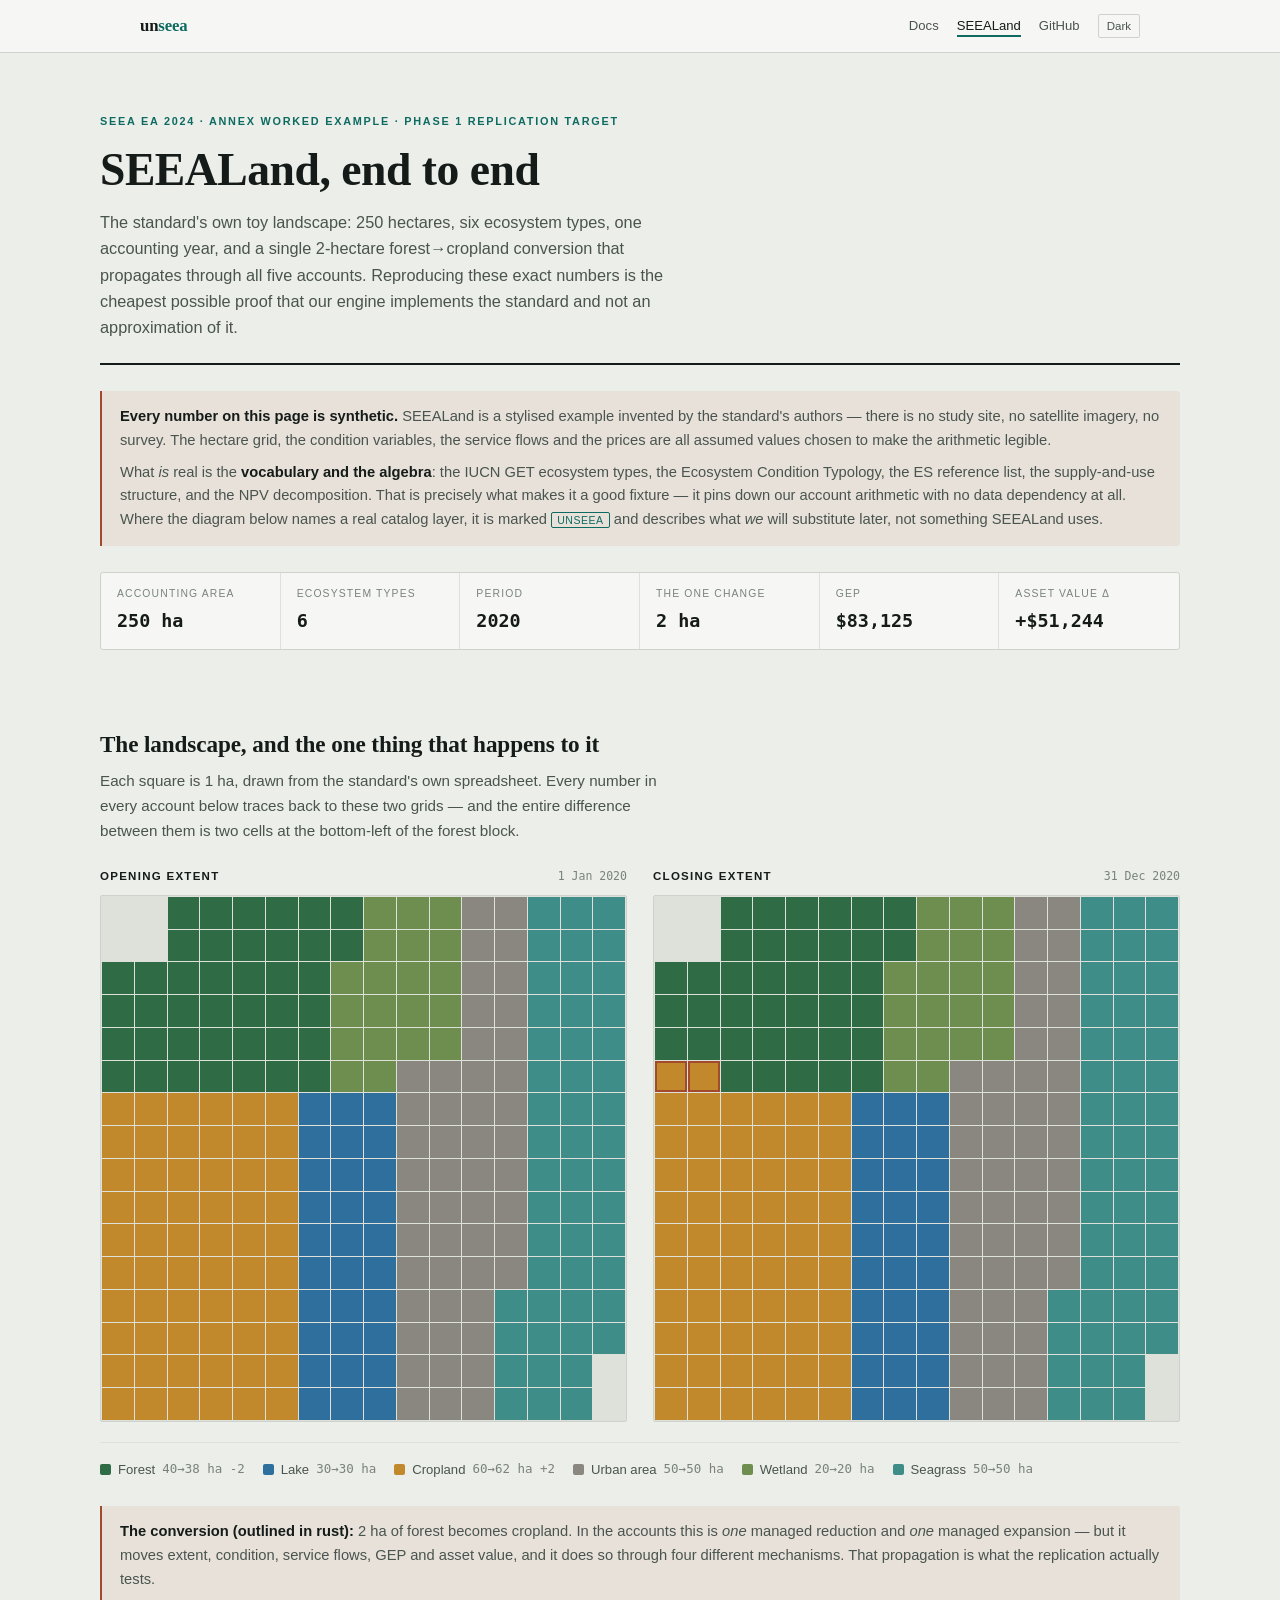
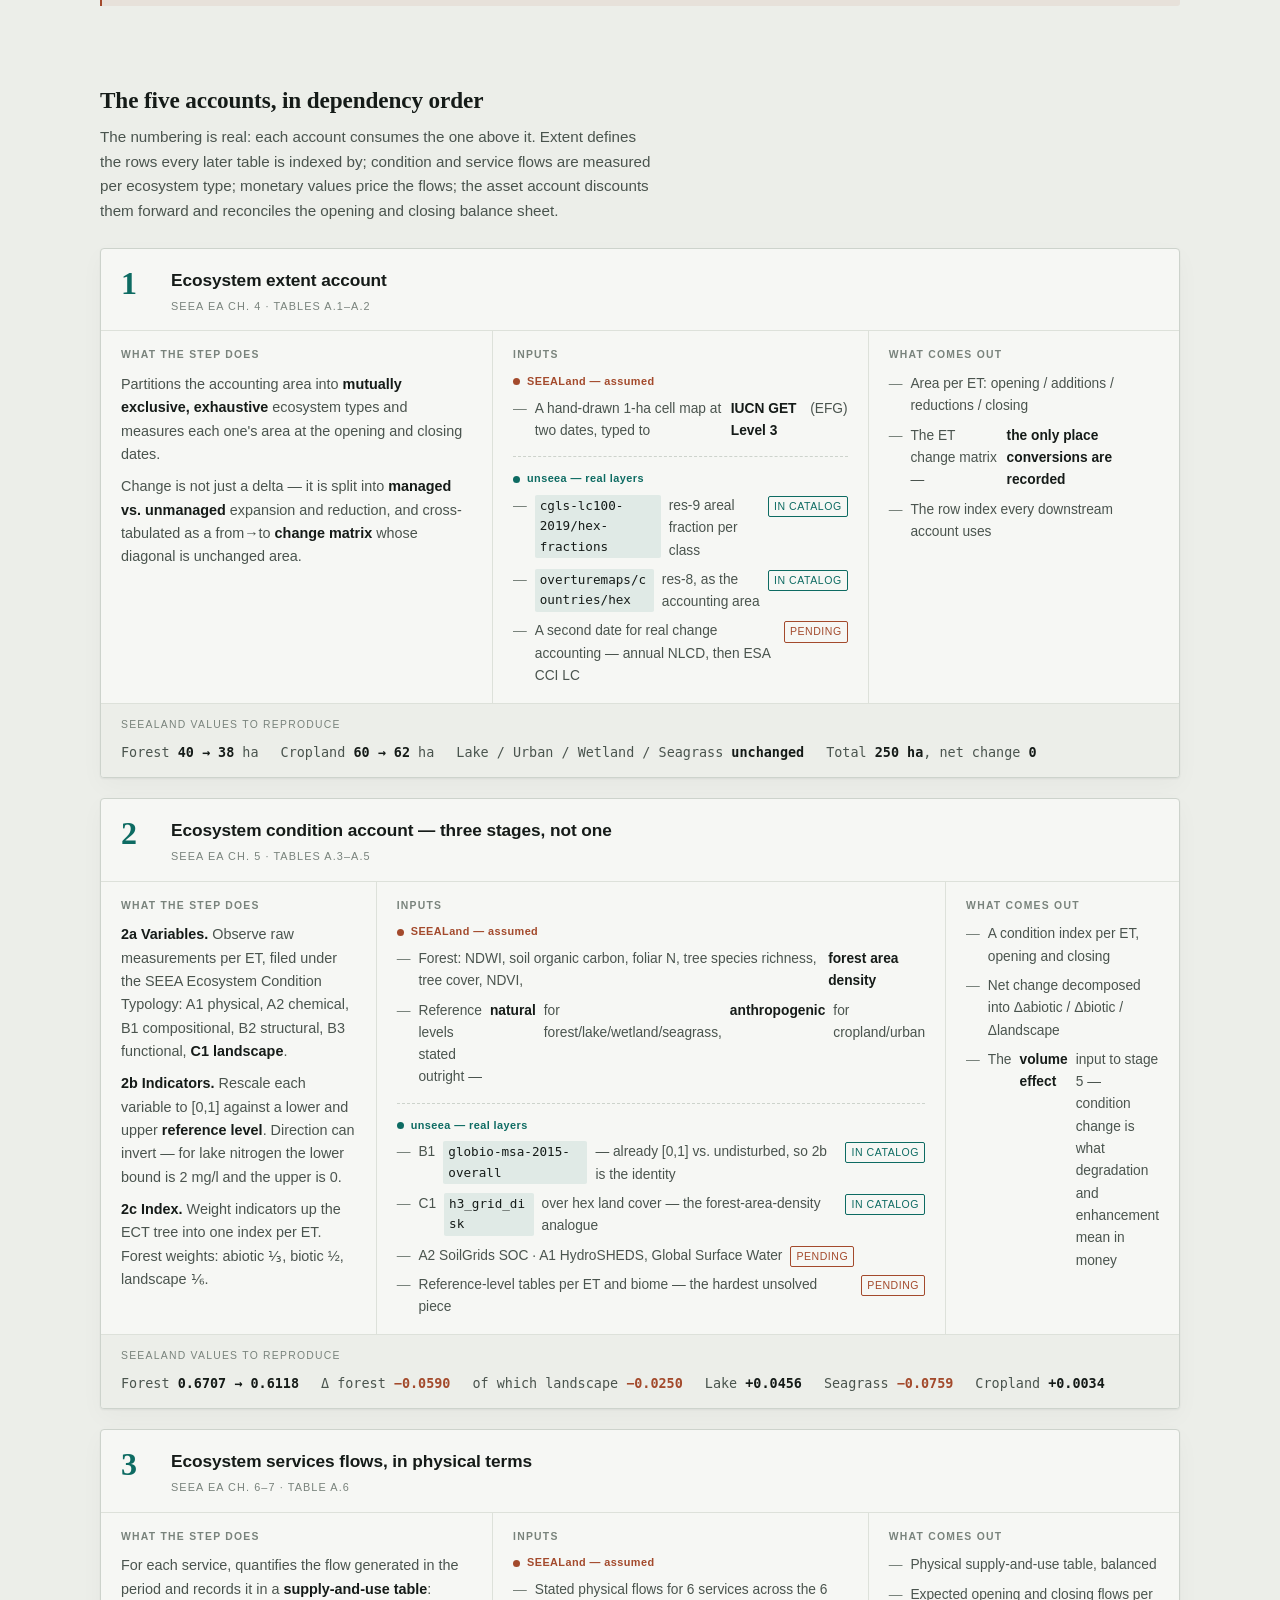
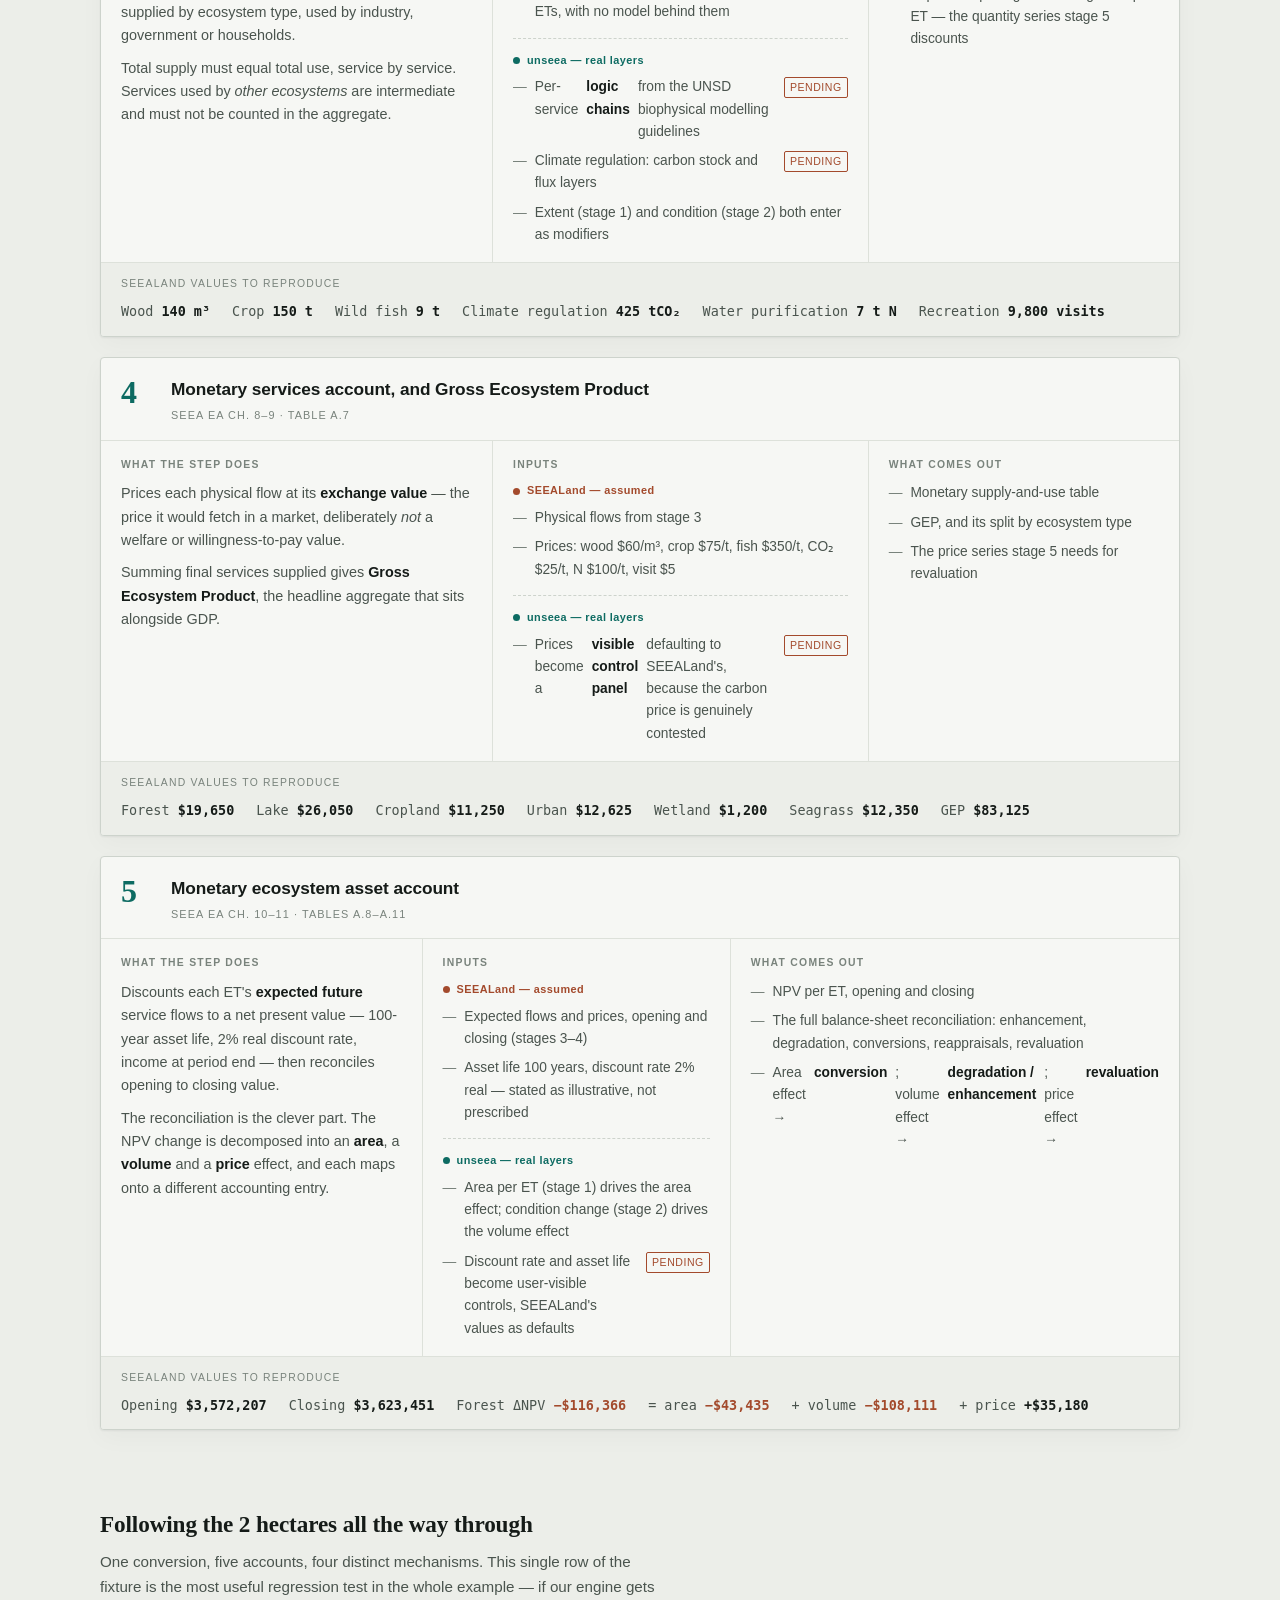
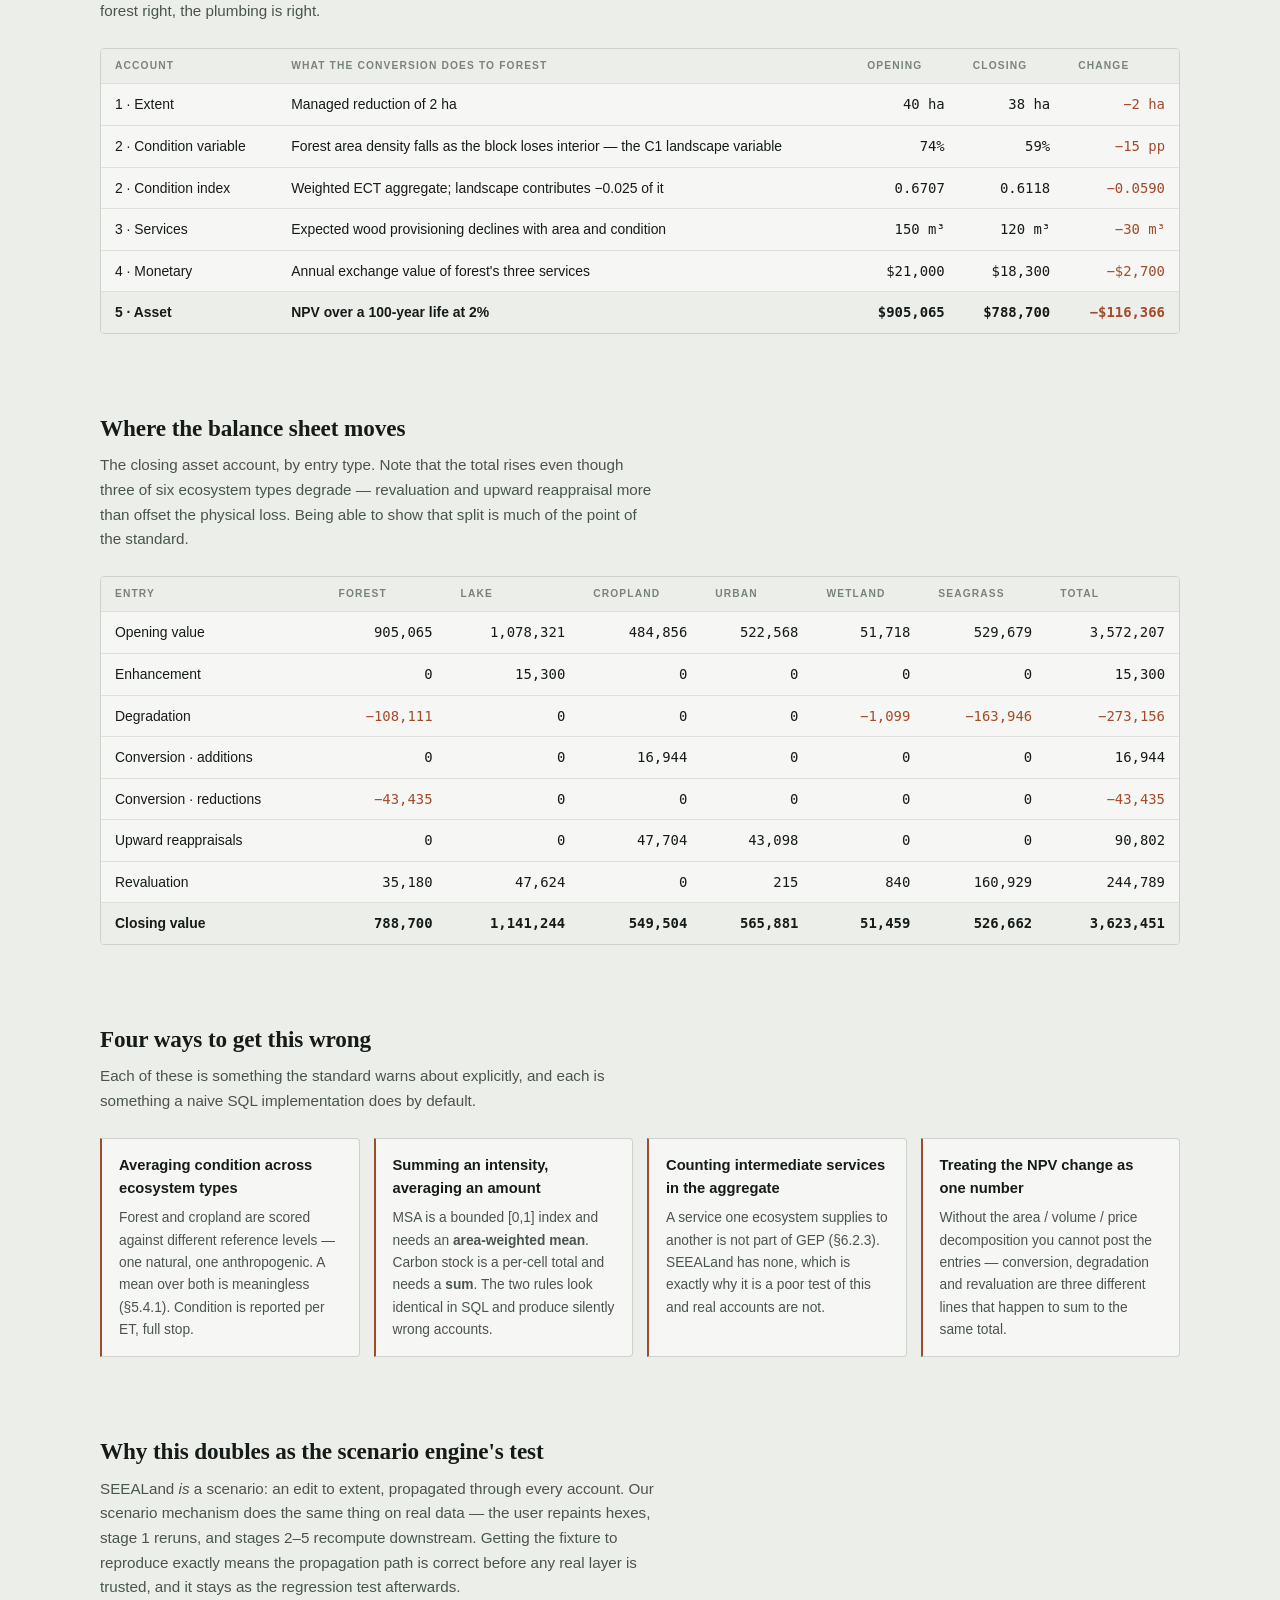
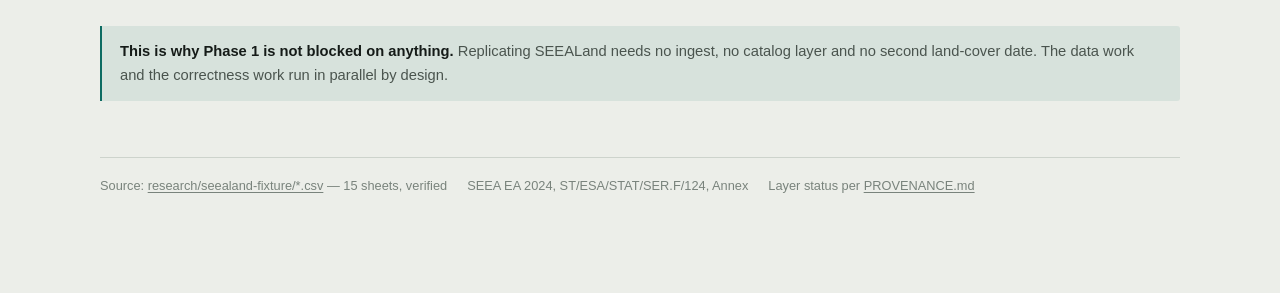
==== docs/seealand.html @ e979e094 "Add a GitHub Pages docs site, opening with the SEEALand walkthrough Sets up `docs/` for Pages with a" ====
<!doctype html>
<html lang="en">
<head>
<meta charset="utf-8">
<meta name="viewport" content="width=device-width, initial-scale=1">
<title>SEEALand, end to end — unseea</title>
<meta name="description" content="A step-by-step walkthrough of SEEALand, the SEEA EA standard's worked toy example: the five ecosystem accounts, what each consumes, and what it produces.">
<link rel="stylesheet" href="assets/unseea.css">
<script src="assets/theme.js"></script>
<style>
  /* page-specific: the ecosystem-type palette and the hectare grid */
  :root{
    --forest:#2f6b45; --lake:#2f6f9e; --crop:#c2892c;
    --urban:#8a8781; --wet:#6d8e4e; --sea:#3f8d89;
  }
  @media (prefers-color-scheme:dark){
    :root{--forest:#4e9166; --lake:#5292c2; --crop:#d9a545;
          --urban:#9d9a93; --wet:#8bab68; --sea:#54ada8}
  }
  :root[data-theme="light"]{--forest:#2f6b45; --lake:#2f6f9e; --crop:#c2892c;
          --urban:#8a8781; --wet:#6d8e4e; --sea:#3f8d89}
  :root[data-theme="dark"]{--forest:#4e9166; --lake:#5292c2; --crop:#d9a545;
          --urban:#9d9a93; --wet:#8bab68; --sea:#54ada8}

  .maps{display:grid; grid-template-columns:repeat(auto-fit,minmax(240px,1fr)); gap:26px; align-items:start}
  .mapbox{display:flex; flex-direction:column; gap:9px}
  .maphead{display:flex; justify-content:space-between; align-items:baseline; gap:10px}
  .maphead .t{font-size:.72rem; letter-spacing:.11em; text-transform:uppercase; font-weight:600}
  .maphead .d{font-size:.72rem; color:var(--ink-3); font-family:var(--mono)}
  .grid{display:grid; grid-template-columns:repeat(16,1fr); gap:1px; background:var(--rule-2);
    border:1px solid var(--rule); padding:1px; aspect-ratio:1; border-radius:2px}
  .cell{background:var(--panel)}
  .cell.e1{background:var(--forest)} .cell.e2{background:var(--lake)} .cell.e3{background:var(--crop)}
  .cell.e4{background:var(--urban)} .cell.e5{background:var(--wet)} .cell.e6{background:var(--sea)}
  .cell.v{background:transparent}
  .cell.chg{outline:2px solid var(--rust); outline-offset:-2px; position:relative; z-index:2}

  .legend{display:flex; flex-wrap:wrap; gap:4px 18px; margin-top:20px; padding-top:16px;
    border-top:1px solid var(--rule-2)}
  .lg{display:flex; align-items:center; gap:7px; font-size:.82rem; color:var(--ink-2)}
  .sw{width:11px; height:11px; border-radius:2px; flex:none}
  .lg .n{font-variant-numeric:tabular-nums; color:var(--ink-3); font-family:var(--mono); font-size:.78rem}

  /* the five-account spine */
  .stages{display:flex; flex-direction:column; gap:20px}
  .stage{background:var(--panel); border:1px solid var(--rule); border-radius:4px;
    box-shadow:var(--shadow); overflow:hidden}
  .st-head{display:flex; gap:16px; align-items:flex-start; padding:18px 20px 15px;
    border-bottom:1px solid var(--rule-2)}
  .num{font-family:var(--serif); font-size:2rem; line-height:.9; color:var(--accent);
    font-weight:600; flex:none; width:34px; padding-top:2px}
  .st-title{display:flex; flex-direction:column; gap:3px; min-width:0}
  .st-title h3{margin:0; font-size:1.08rem; font-weight:650; letter-spacing:-.005em}
  .st-title .ch{font-size:.68rem; letter-spacing:.1em; text-transform:uppercase; color:var(--ink-3)}

  .lanes{display:grid; grid-template-columns:1.2fr 1.15fr .95fr}
  .lane{padding:16px 20px; border-right:1px solid var(--rule-2)}
  .lane:last-child{border-right:0}
  @media (max-width:820px){
    .lanes{grid-template-columns:1fr}
    .lane{border-right:0; border-bottom:1px solid var(--rule-2)}
    .lane:last-child{border-bottom:0}
  }
  .lane h4{margin:0 0 9px; font-size:.65rem; letter-spacing:.12em; text-transform:uppercase;
    color:var(--ink-3); font-weight:600}
  .lane p{margin:0 0 9px; font-size:.9rem; color:var(--ink-2)}
  .lane p:last-child{margin-bottom:0}
  .lane strong{color:var(--ink); font-weight:600}
  .lane ul{margin:0; padding:0; list-style:none; display:flex; flex-direction:column; gap:7px}
  .lane li{font-size:.86rem; color:var(--ink-2); display:flex; gap:8px; align-items:baseline}
  .lane li::before{content:"—"; color:var(--ink-3); flex:none}

  /* the toy / real split inside the inputs lane */
  .src{display:flex; flex-direction:column; gap:7px}
  .src + .src{margin-top:14px; padding-top:13px; border-top:1px dashed var(--rule)}
  .src-h{font-size:.68rem; font-weight:650; letter-spacing:.04em; display:flex; gap:7px; align-items:center}
  .src-h .dot{width:7px; height:7px; border-radius:50%; flex:none}
  .src.toy .src-h{color:var(--rust)} .src.toy .dot{background:var(--rust)}
  .src.real .src-h{color:var(--accent)} .src.real .dot{background:var(--accent)}

  .st-nums{padding:13px 20px; background:var(--paper); border-top:1px solid var(--rule-2);
    display:flex; flex-wrap:wrap; gap:6px 22px; align-items:baseline}
  .st-nums .k{font-size:.65rem; letter-spacing:.12em; text-transform:uppercase; color:var(--ink-3);
    width:100%; margin-bottom:2px}
  .st-nums .v{font-size:.84rem; color:var(--ink-2); font-family:var(--mono); font-variant-numeric:tabular-nums}
  .st-nums .v b{color:var(--ink); font-weight:600}
  .st-nums .v.neg b{color:var(--rust)}
</style>
</head>
<body>

<header class="sitenav">
  <div class="wrap">
    <a class="brand" href="./">un<span>seea</span></a>
    <nav>
      <a href="./">Docs</a>
      <a href="seealand.html" aria-current="page">SEEALand</a>
      <a href="https://github.com/SchmidtDSE/unseea">GitHub</a>
      <button id="theme" type="button">Dark</button>
    </nav>
  </div>
</header>

<main class="wrap page">

  <div class="mast">
    <div class="eyebrow">SEEA EA 2024 · Annex worked example · Phase 1 replication target</div>
    <h1 class="serif">SEEALand, end to end</h1>
    <p class="dek">The standard's own toy landscape: 250 hectares, six ecosystem types, one accounting
    year, and a single 2-hectare forest→cropland conversion that propagates through all five accounts.
    Reproducing these exact numbers is the cheapest possible proof that our engine implements the
    standard and not an approximation of it.</p>
  </div>

  <div class="notice warn">
    <p><b>Every number on this page is synthetic.</b> SEEALand is a stylised example invented by the
    standard's authors — there is no study site, no satellite imagery, no survey. The hectare grid, the
    condition variables, the service flows and the prices are all assumed values chosen to make the
    arithmetic legible.</p>
    <p>What <i>is</i> real is the <b>vocabulary and the algebra</b>: the IUCN GET ecosystem types, the
    Ecosystem Condition Typology, the ES reference list, the supply-and-use structure, and the NPV
    decomposition. That is precisely what makes it a good fixture — it pins down our account arithmetic
    with no data dependency at all. Where the diagram below names a real catalog layer, it is marked
    <span class="tag have">unseea</span> and describes what <i>we</i> will substitute later, not
    something SEEALand uses.</p>
  </div>

  <dl class="facts">
    <div class="fact"><dt>Accounting area</dt><dd>250 ha</dd></div>
    <div class="fact"><dt>Ecosystem types</dt><dd>6</dd></div>
    <div class="fact"><dt>Period</dt><dd>2020</dd></div>
    <div class="fact"><dt>The one change</dt><dd>2 ha</dd></div>
    <div class="fact"><dt>GEP</dt><dd>$83,125</dd></div>
    <div class="fact"><dt>Asset value Δ</dt><dd>+$51,244</dd></div>
  </dl>

  <!-- ============ THE LANDSCAPE ============ -->
  <section class="sec">
    <h2 class="serif">The landscape, and the one thing that happens to it</h2>
    <p class="sub">Each square is 1 ha, drawn from the standard's own spreadsheet. Every number in every
    account below traces back to these two grids — and the entire difference between them is two cells
    at the bottom-left of the forest block.</p>

    <div class="maps">
      <div class="mapbox">
        <div class="maphead"><span class="t">Opening extent</span><span class="d">1 Jan 2020</span></div>
        <div class="grid" id="g0" role="img" aria-label="Opening extent map: 40 ha forest, 30 ha lake, 60 ha cropland, 50 ha urban, 20 ha wetland, 50 ha seagrass"></div>
      </div>
      <div class="mapbox">
        <div class="maphead"><span class="t">Closing extent</span><span class="d">31 Dec 2020</span></div>
        <div class="grid" id="g1" role="img" aria-label="Closing extent map: forest reduced to 38 ha, cropland increased to 62 ha; the two converted cells are outlined"></div>
      </div>
    </div>

    <div class="legend" id="legend"></div>

    <div class="notice warn">
      <p><b>The conversion (outlined in rust):</b> 2 ha of forest becomes cropland. In the accounts this
      is <i>one</i> managed reduction and <i>one</i> managed expansion — but it moves extent, condition,
      service flows, GEP and asset value, and it does so through four different mechanisms. That
      propagation is what the replication actually tests.</p>
    </div>
  </section>

  <!-- ============ THE PIPELINE ============ -->
  <section class="sec">
    <h2 class="serif">The five accounts, in dependency order</h2>
    <p class="sub">The numbering is real: each account consumes the one above it. Extent defines the rows
    every later table is indexed by; condition and service flows are measured per ecosystem type;
    monetary values price the flows; the asset account discounts them forward and reconciles the opening
    and closing balance sheet.</p>

    <div class="stages">

      <!-- 1 -->
      <article class="stage">
        <div class="st-head">
          <div class="num serif">1</div>
          <div class="st-title">
            <h3>Ecosystem extent account</h3>
            <span class="ch">SEEA EA Ch. 4 · Tables A.1–A.2</span>
          </div>
        </div>
        <div class="lanes">
          <div class="lane">
            <h4>What the step does</h4>
            <p>Partitions the accounting area into <strong>mutually exclusive, exhaustive</strong>
            ecosystem types and measures each one's area at the opening and closing dates.</p>
            <p>Change is not just a delta — it is split into <strong>managed vs. unmanaged</strong>
            expansion and reduction, and cross-tabulated as a from→to <strong>change matrix</strong>
            whose diagonal is unchanged area.</p>
          </div>
          <div class="lane">
            <h4>Inputs</h4>
            <div class="src toy">
              <div class="src-h"><span class="dot"></span>SEEALand — assumed</div>
              <ul>
                <li>A hand-drawn 1-ha cell map at two dates, typed to <strong>IUCN GET Level 3</strong> (EFG)</li>
              </ul>
            </div>
            <div class="src real">
              <div class="src-h"><span class="dot"></span>unseea — real layers</div>
              <ul>
                <li><span class="layer">cgls-lc100-2019/hex-fractions</span> res-9 areal fraction per class <span class="tag have">in catalog</span></li>
                <li><span class="layer">overturemaps/countries/hex</span> res-8, as the accounting area <span class="tag have">in catalog</span></li>
                <li>A second date for real change accounting — annual NLCD, then ESA CCI LC <span class="tag gap">pending</span></li>
              </ul>
            </div>
          </div>
          <div class="lane">
            <h4>What comes out</h4>
            <ul>
              <li>Area per ET: opening / additions / reductions / closing</li>
              <li>The ET change matrix — <strong>the only place conversions are recorded</strong></li>
              <li>The row index every downstream account uses</li>
            </ul>
          </div>
        </div>
        <div class="st-nums">
          <span class="k">SEEALand values to reproduce</span>
          <span class="v">Forest <b>40 → 38</b> ha</span>
          <span class="v">Cropland <b>60 → 62</b> ha</span>
          <span class="v">Lake / Urban / Wetland / Seagrass <b>unchanged</b></span>
          <span class="v">Total <b>250 ha</b>, net change <b>0</b></span>
        </div>
      </article>

      <!-- 2 -->
      <article class="stage">
        <div class="st-head">
          <div class="num serif">2</div>
          <div class="st-title">
            <h3>Ecosystem condition account — three stages, not one</h3>
            <span class="ch">SEEA EA Ch. 5 · Tables A.3–A.5</span>
          </div>
        </div>
        <div class="lanes">
          <div class="lane">
            <h4>What the step does</h4>
            <p><strong>2a Variables.</strong> Observe raw measurements per ET, filed under the SEEA
            Ecosystem Condition Typology: A1 physical, A2 chemical, B1 compositional, B2 structural,
            B3 functional, <strong>C1 landscape</strong>.</p>
            <p><strong>2b Indicators.</strong> Rescale each variable to [0,1] against a lower and upper
            <strong>reference level</strong>. Direction can invert — for lake nitrogen the lower bound is
            2 mg/l and the upper is 0.</p>
            <p><strong>2c Index.</strong> Weight indicators up the ECT tree into one index per ET. Forest
            weights: abiotic ⅓, biotic ½, landscape ⅙.</p>
          </div>
          <div class="lane">
            <h4>Inputs</h4>
            <div class="src toy">
              <div class="src-h"><span class="dot"></span>SEEALand — assumed</div>
              <ul>
                <li>Forest: NDWI, soil organic carbon, foliar N, tree species richness, tree cover, NDVI, <strong>forest area density</strong></li>
                <li>Reference levels stated outright — <strong>natural</strong> for forest/lake/wetland/seagrass, <strong>anthropogenic</strong> for cropland/urban</li>
              </ul>
            </div>
            <div class="src real">
              <div class="src-h"><span class="dot"></span>unseea — real layers</div>
              <ul>
                <li>B1 <span class="layer">globio-msa-2015-overall</span> — already [0,1] vs. undisturbed, so 2b is the identity <span class="tag have">in catalog</span></li>
                <li>C1 <span class="layer">h3_grid_disk</span> over hex land cover — the forest-area-density analogue <span class="tag have">in catalog</span></li>
                <li>A2 SoilGrids SOC · A1 HydroSHEDS, Global Surface Water <span class="tag gap">pending</span></li>
                <li>Reference-level tables per ET and biome — the hardest unsolved piece <span class="tag gap">pending</span></li>
              </ul>
            </div>
          </div>
          <div class="lane">
            <h4>What comes out</h4>
            <ul>
              <li>A condition index per ET, opening and closing</li>
              <li>Net change decomposed into Δabiotic / Δbiotic / Δlandscape</li>
              <li>The <strong>volume effect</strong> input to stage 5 — condition change is what degradation and enhancement mean in money</li>
            </ul>
          </div>
        </div>
        <div class="st-nums">
          <span class="k">SEEALand values to reproduce</span>
          <span class="v">Forest <b>0.6707 → 0.6118</b></span>
          <span class="v neg">Δ forest <b>−0.0590</b></span>
          <span class="v neg">of which landscape <b>−0.0250</b></span>
          <span class="v">Lake <b>+0.0456</b></span>
          <span class="v neg">Seagrass <b>−0.0759</b></span>
          <span class="v">Cropland <b>+0.0034</b></span>
        </div>
      </article>

      <!-- 3 -->
      <article class="stage">
        <div class="st-head">
          <div class="num serif">3</div>
          <div class="st-title">
            <h3>Ecosystem services flows, in physical terms</h3>
            <span class="ch">SEEA EA Ch. 6–7 · Table A.6</span>
          </div>
        </div>
        <div class="lanes">
          <div class="lane">
            <h4>What the step does</h4>
            <p>For each service, quantifies the flow generated in the period and records it in a
            <strong>supply-and-use table</strong>: supplied by ecosystem type, used by industry,
            government or households.</p>
            <p>Total supply must equal total use, service by service. Services used by <i>other
            ecosystems</i> are intermediate and must not be counted in the aggregate.</p>
          </div>
          <div class="lane">
            <h4>Inputs</h4>
            <div class="src toy">
              <div class="src-h"><span class="dot"></span>SEEALand — assumed</div>
              <ul>
                <li>Stated physical flows for 6 services across the 6 ETs, with no model behind them</li>
              </ul>
            </div>
            <div class="src real">
              <div class="src-h"><span class="dot"></span>unseea — real layers</div>
              <ul>
                <li>Per-service <strong>logic chains</strong> from the UNSD biophysical modelling guidelines <span class="tag gap">pending</span></li>
                <li>Climate regulation: carbon stock and flux layers <span class="tag gap">pending</span></li>
                <li>Extent (stage 1) and condition (stage 2) both enter as modifiers</li>
              </ul>
            </div>
          </div>
          <div class="lane">
            <h4>What comes out</h4>
            <ul>
              <li>Physical supply-and-use table, balanced</li>
              <li>Expected opening and closing flows per ET — the quantity series stage 5 discounts</li>
            </ul>
          </div>
        </div>
        <div class="st-nums">
          <span class="k">SEEALand values to reproduce</span>
          <span class="v">Wood <b>140 m³</b></span>
          <span class="v">Crop <b>150 t</b></span>
          <span class="v">Wild fish <b>9 t</b></span>
          <span class="v">Climate regulation <b>425 tCO₂</b></span>
          <span class="v">Water purification <b>7 t N</b></span>
          <span class="v">Recreation <b>9,800 visits</b></span>
        </div>
      </article>

      <!-- 4 -->
      <article class="stage">
        <div class="st-head">
          <div class="num serif">4</div>
          <div class="st-title">
            <h3>Monetary services account, and Gross Ecosystem Product</h3>
            <span class="ch">SEEA EA Ch. 8–9 · Table A.7</span>
          </div>
        </div>
        <div class="lanes">
          <div class="lane">
            <h4>What the step does</h4>
            <p>Prices each physical flow at its <strong>exchange value</strong> — the price it would fetch
            in a market, deliberately <i>not</i> a welfare or willingness-to-pay value.</p>
            <p>Summing final services supplied gives <strong>Gross Ecosystem Product</strong>, the
            headline aggregate that sits alongside GDP.</p>
          </div>
          <div class="lane">
            <h4>Inputs</h4>
            <div class="src toy">
              <div class="src-h"><span class="dot"></span>SEEALand — assumed</div>
              <ul>
                <li>Physical flows from stage 3</li>
                <li>Prices: wood $60/m³, crop $75/t, fish $350/t, CO₂ $25/t, N $100/t, visit $5</li>
              </ul>
            </div>
            <div class="src real">
              <div class="src-h"><span class="dot"></span>unseea — real layers</div>
              <ul>
                <li>Prices become a <strong>visible control panel</strong> defaulting to SEEALand's, because the carbon price is genuinely contested <span class="tag gap">pending</span></li>
              </ul>
            </div>
          </div>
          <div class="lane">
            <h4>What comes out</h4>
            <ul>
              <li>Monetary supply-and-use table</li>
              <li>GEP, and its split by ecosystem type</li>
              <li>The price series stage 5 needs for revaluation</li>
            </ul>
          </div>
        </div>
        <div class="st-nums">
          <span class="k">SEEALand values to reproduce</span>
          <span class="v">Forest <b>$19,650</b></span>
          <span class="v">Lake <b>$26,050</b></span>
          <span class="v">Cropland <b>$11,250</b></span>
          <span class="v">Urban <b>$12,625</b></span>
          <span class="v">Wetland <b>$1,200</b></span>
          <span class="v">Seagrass <b>$12,350</b></span>
          <span class="v">GEP <b>$83,125</b></span>
        </div>
      </article>

      <!-- 5 -->
      <article class="stage">
        <div class="st-head">
          <div class="num serif">5</div>
          <div class="st-title">
            <h3>Monetary ecosystem asset account</h3>
            <span class="ch">SEEA EA Ch. 10–11 · Tables A.8–A.11</span>
          </div>
        </div>
        <div class="lanes">
          <div class="lane">
            <h4>What the step does</h4>
            <p>Discounts each ET's <strong>expected future</strong> service flows to a net present value —
            100-year asset life, 2% real discount rate, income at period end — then reconciles opening to
            closing value.</p>
            <p>The reconciliation is the clever part. The NPV change is decomposed into an
            <strong>area</strong>, a <strong>volume</strong> and a <strong>price</strong> effect, and each
            maps onto a different accounting entry.</p>
          </div>
          <div class="lane">
            <h4>Inputs</h4>
            <div class="src toy">
              <div class="src-h"><span class="dot"></span>SEEALand — assumed</div>
              <ul>
                <li>Expected flows and prices, opening and closing (stages 3–4)</li>
                <li>Asset life 100 years, discount rate 2% real — stated as illustrative, not prescribed</li>
              </ul>
            </div>
            <div class="src real">
              <div class="src-h"><span class="dot"></span>unseea — real layers</div>
              <ul>
                <li>Area per ET (stage 1) drives the area effect; condition change (stage 2) drives the volume effect</li>
                <li>Discount rate and asset life become user-visible controls, SEEALand's values as defaults <span class="tag gap">pending</span></li>
              </ul>
            </div>
          </div>
          <div class="lane">
            <h4>What comes out</h4>
            <ul>
              <li>NPV per ET, opening and closing</li>
              <li>The full balance-sheet reconciliation: enhancement, degradation, conversions, reappraisals, revaluation</li>
              <li>Area effect → <strong>conversion</strong>; volume effect → <strong>degradation / enhancement</strong>; price effect → <strong>revaluation</strong></li>
            </ul>
          </div>
        </div>
        <div class="st-nums">
          <span class="k">SEEALand values to reproduce</span>
          <span class="v">Opening <b>$3,572,207</b></span>
          <span class="v">Closing <b>$3,623,451</b></span>
          <span class="v neg">Forest ΔNPV <b>−$116,366</b></span>
          <span class="v neg">= area <b>−$43,435</b></span>
          <span class="v neg">+ volume <b>−$108,111</b></span>
          <span class="v">+ price <b>+$35,180</b></span>
        </div>
      </article>

    </div>
  </section>

  <!-- ============ FOREST WALKTHROUGH ============ -->
  <section class="sec">
    <h2 class="serif">Following the 2 hectares all the way through</h2>
    <p class="sub">One conversion, five accounts, four distinct mechanisms. This single row of the fixture
    is the most useful regression test in the whole example — if our engine gets forest right, the
    plumbing is right.</p>
    <div class="scroll">
      <table>
        <thead>
          <tr><th>Account</th><th>What the conversion does to forest</th><th class="n">Opening</th><th class="n">Closing</th><th class="n">Change</th></tr>
        </thead>
        <tbody>
          <tr><td>1 · Extent</td><td>Managed reduction of 2 ha</td><td class="n">40 ha</td><td class="n">38 ha</td><td class="n neg">−2 ha</td></tr>
          <tr><td>2 · Condition variable</td><td>Forest area density falls as the block loses interior — the C1 landscape variable</td><td class="n">74%</td><td class="n">59%</td><td class="n neg">−15 pp</td></tr>
          <tr><td>2 · Condition index</td><td>Weighted ECT aggregate; landscape contributes −0.025 of it</td><td class="n">0.6707</td><td class="n">0.6118</td><td class="n neg">−0.0590</td></tr>
          <tr><td>3 · Services</td><td>Expected wood provisioning declines with area and condition</td><td class="n">150 m³</td><td class="n">120 m³</td><td class="n neg">−30 m³</td></tr>
          <tr><td>4 · Monetary</td><td>Annual exchange value of forest's three services</td><td class="n">$21,000</td><td class="n">$18,300</td><td class="n neg">−$2,700</td></tr>
          <tr class="tot"><td>5 · Asset</td><td>NPV over a 100-year life at 2%</td><td class="n">$905,065</td><td class="n">$788,700</td><td class="n neg">−$116,366</td></tr>
        </tbody>
      </table>
    </div>
  </section>

  <!-- ============ ASSET RECONCILIATION ============ -->
  <section class="sec">
    <h2 class="serif">Where the balance sheet moves</h2>
    <p class="sub">The closing asset account, by entry type. Note that the total rises even though three
    of six ecosystem types degrade — revaluation and upward reappraisal more than offset the physical
    loss. Being able to show that split is much of the point of the standard.</p>
    <div class="scroll">
      <table>
        <thead>
          <tr><th>Entry</th><th class="n">Forest</th><th class="n">Lake</th><th class="n">Cropland</th><th class="n">Urban</th><th class="n">Wetland</th><th class="n">Seagrass</th><th class="n">Total</th></tr>
        </thead>
        <tbody>
          <tr><td>Opening value</td><td class="n">905,065</td><td class="n">1,078,321</td><td class="n">484,856</td><td class="n">522,568</td><td class="n">51,718</td><td class="n">529,679</td><td class="n">3,572,207</td></tr>
          <tr><td>Enhancement</td><td class="n">0</td><td class="n">15,300</td><td class="n">0</td><td class="n">0</td><td class="n">0</td><td class="n">0</td><td class="n">15,300</td></tr>
          <tr><td>Degradation</td><td class="n neg">−108,111</td><td class="n">0</td><td class="n">0</td><td class="n">0</td><td class="n neg">−1,099</td><td class="n neg">−163,946</td><td class="n neg">−273,156</td></tr>
          <tr><td>Conversion · additions</td><td class="n">0</td><td class="n">0</td><td class="n">16,944</td><td class="n">0</td><td class="n">0</td><td class="n">0</td><td class="n">16,944</td></tr>
          <tr><td>Conversion · reductions</td><td class="n neg">−43,435</td><td class="n">0</td><td class="n">0</td><td class="n">0</td><td class="n">0</td><td class="n">0</td><td class="n neg">−43,435</td></tr>
          <tr><td>Upward reappraisals</td><td class="n">0</td><td class="n">0</td><td class="n">47,704</td><td class="n">43,098</td><td class="n">0</td><td class="n">0</td><td class="n">90,802</td></tr>
          <tr><td>Revaluation</td><td class="n">35,180</td><td class="n">47,624</td><td class="n">0</td><td class="n">215</td><td class="n">840</td><td class="n">160,929</td><td class="n">244,789</td></tr>
          <tr class="tot"><td>Closing value</td><td class="n">788,700</td><td class="n">1,141,244</td><td class="n">549,504</td><td class="n">565,881</td><td class="n">51,459</td><td class="n">526,662</td><td class="n">3,623,451</td></tr>
        </tbody>
      </table>
    </div>
  </section>

  <!-- ============ TRAPS ============ -->
  <section class="sec">
    <h2 class="serif">Four ways to get this wrong</h2>
    <p class="sub">Each of these is something the standard warns about explicitly, and each is something a
    naive SQL implementation does by default.</p>
    <div class="cards">
      <div class="card flag">
        <h4>Averaging condition across ecosystem types</h4>
        <p>Forest and cropland are scored against different reference levels — one natural, one
        anthropogenic. A mean over both is meaningless (§5.4.1). Condition is reported per ET, full stop.</p>
      </div>
      <div class="card flag">
        <h4>Summing an intensity, averaging an amount</h4>
        <p>MSA is a bounded [0,1] index and needs an <strong>area-weighted mean</strong>. Carbon stock is a
        per-cell total and needs a <strong>sum</strong>. The two rules look identical in SQL and produce
        silently wrong accounts.</p>
      </div>
      <div class="card flag">
        <h4>Counting intermediate services in the aggregate</h4>
        <p>A service one ecosystem supplies to another is not part of GEP (§6.2.3). SEEALand has none,
        which is exactly why it is a poor test of this and real accounts are not.</p>
      </div>
      <div class="card flag">
        <h4>Treating the NPV change as one number</h4>
        <p>Without the area / volume / price decomposition you cannot post the entries — conversion,
        degradation and revaluation are three different lines that happen to sum to the same total.</p>
      </div>
    </div>
  </section>

  <!-- ============ SCENARIO ============ -->
  <section class="sec">
    <h2 class="serif">Why this doubles as the scenario engine's test</h2>
    <p class="sub">SEEALand <i>is</i> a scenario: an edit to extent, propagated through every account. Our
    scenario mechanism does the same thing on real data — the user repaints hexes, stage 1 reruns, and
    stages 2–5 recompute downstream. Getting the fixture to reproduce exactly means the propagation path
    is correct before any real layer is trusted, and it stays as the regression test afterwards.</p>
    <div class="notice">
      <p><b>This is why Phase 1 is not blocked on anything.</b> Replicating SEEALand needs no ingest, no
      catalog layer and no second land-cover date. The data work and the correctness work run in
      parallel by design.</p>
    </div>
  </section>

  <div class="foot">
    <span>Source: <a href="https://github.com/SchmidtDSE/unseea/tree/main/research/seealand-fixture">research/seealand-fixture/*.csv</a> — 15 sheets, verified</span>
    <span>SEEA EA 2024, ST/ESA/STAT/SER.F/124, Annex</span>
    <span>Layer status per <a href="https://github.com/SchmidtDSE/unseea/blob/main/PROVENANCE.md">PROVENANCE.md</a></span>
  </div>
</main>

<script>
const OPEN=[[0,0,1,1,1,1,1,1,5,5,5,4,4,6,6,6],[0,0,1,1,1,1,1,1,5,5,5,4,4,6,6,6],[1,1,1,1,1,1,1,5,5,5,5,4,4,6,6,6],[1,1,1,1,1,1,1,5,5,5,5,4,4,6,6,6],[1,1,1,1,1,1,1,5,5,5,5,4,4,6,6,6],[1,1,1,1,1,1,1,5,5,4,4,4,4,6,6,6],[3,3,3,3,3,3,2,2,2,4,4,4,4,6,6,6],[3,3,3,3,3,3,2,2,2,4,4,4,4,6,6,6],[3,3,3,3,3,3,2,2,2,4,4,4,4,6,6,6],[3,3,3,3,3,3,2,2,2,4,4,4,4,6,6,6],[3,3,3,3,3,3,2,2,2,4,4,4,4,6,6,6],[3,3,3,3,3,3,2,2,2,4,4,4,4,6,6,6],[3,3,3,3,3,3,2,2,2,4,4,4,6,6,6,6],[3,3,3,3,3,3,2,2,2,4,4,4,6,6,6,6],[3,3,3,3,3,3,2,2,2,4,4,4,6,6,6,0],[3,3,3,3,3,3,2,2,2,4,4,4,6,6,6,0]];
const CLOSE=[[0,0,1,1,1,1,1,1,5,5,5,4,4,6,6,6],[0,0,1,1,1,1,1,1,5,5,5,4,4,6,6,6],[1,1,1,1,1,1,1,5,5,5,5,4,4,6,6,6],[1,1,1,1,1,1,1,5,5,5,5,4,4,6,6,6],[1,1,1,1,1,1,1,5,5,5,5,4,4,6,6,6],[3,3,1,1,1,1,1,5,5,4,4,4,4,6,6,6],[3,3,3,3,3,3,2,2,2,4,4,4,4,6,6,6],[3,3,3,3,3,3,2,2,2,4,4,4,4,6,6,6],[3,3,3,3,3,3,2,2,2,4,4,4,4,6,6,6],[3,3,3,3,3,3,2,2,2,4,4,4,4,6,6,6],[3,3,3,3,3,3,2,2,2,4,4,4,4,6,6,6],[3,3,3,3,3,3,2,2,2,4,4,4,4,6,6,6],[3,3,3,3,3,3,2,2,2,4,4,4,6,6,6,6],[3,3,3,3,3,3,2,2,2,4,4,4,6,6,6,6],[3,3,3,3,3,3,2,2,2,4,4,4,6,6,6,0],[3,3,3,3,3,3,2,2,2,4,4,4,6,6,6,0]];
const ETS=[
  {id:1,name:"Forest",gr:"IUCN GET T2.2 — Deciduous temperate forests",o:40,c:38,v:"--forest"},
  {id:2,name:"Lake",gr:"IUCN GET F2.1 — Large permanent freshwater lakes",o:30,c:30,v:"--lake"},
  {id:3,name:"Cropland",gr:"IUCN GET T7.1 — Annual croplands",o:60,c:62,v:"--crop"},
  {id:4,name:"Urban area",gr:"IUCN GET T7.4 — Urban and industrial ecosystems",o:50,c:50,v:"--urban"},
  {id:5,name:"Wetland",gr:"IUCN GET TF1.3 — Permanent marshes",o:20,c:20,v:"--wet"},
  {id:6,name:"Seagrass",gr:"IUCN GET M1.1 — Seagrass meadows",o:50,c:50,v:"--sea"}
];

function draw(el, g, mark){
  const f = document.createDocumentFragment();
  for (let r = 0; r < g.length; r++) {
    for (let c = 0; c < g[r].length; c++) {
      const d = document.createElement("div");
      const v = g[r][c];
      d.className = v ? "cell e" + v : "cell v";
      if (mark && OPEN[r][c] !== CLOSE[r][c]) d.className += " chg";
      f.appendChild(d);
    }
  }
  el.appendChild(f);
}
draw(document.getElementById("g0"), OPEN, false);
draw(document.getElementById("g1"), CLOSE, true);

const lg = document.getElementById("legend");
ETS.forEach(function (e) {
  const d = document.createElement("div");
  d.className = "lg";
  const delta = e.c === e.o ? "" : (e.c > e.o ? " +" : " ") + (e.c - e.o);
  d.innerHTML = '<span class="sw" style="background:var(' + e.v + ')"></span>'
    + "<span>" + e.name + "</span>"
    + '<span class="n">' + e.o + "→" + e.c + " ha" + delta + "</span>";
  d.title = e.gr;
  lg.appendChild(d);
});
</script>
</body>
</html>
---- docs/assets/unseea.css ----
/* unseea documentation — shared design system
   Tokens first; components style through tokens only, never inside a media query. */

:root{
  --paper:#eceee9; --panel:#f6f7f4; --ink:#151b18; --ink-2:#4a544e; --ink-3:#79837c;
  --rule:#cdd3cc; --rule-2:#dde1da;
  --accent:#0d6b62; --accent-soft:#0d6b6218; --rust:#a34a2c; --rust-soft:#a34a2c14;
  --shadow:0 1px 2px #151b1810, 0 8px 24px #151b1808;

  --serif:"Iowan Old Style","Palatino Linotype",Palatino,"Book Antiqua",Georgia,serif;
  --sans:"Segoe UI","Helvetica Neue",Helvetica,Arial,sans-serif;
  --mono:ui-monospace,"SF Mono","DejaVu Sans Mono",Menlo,Consolas,monospace;
}
@media (prefers-color-scheme:dark){
  :root{
    --paper:#111614; --panel:#182020; --ink:#e4e9e5; --ink-2:#a3ada7; --ink-3:#78837c;
    --rule:#2b3633; --rule-2:#222c29;
    --accent:#4fb3a6; --accent-soft:#4fb3a61f; --rust:#d9805e; --rust-soft:#d9805e1a;
    --shadow:0 1px 2px #0006, 0 8px 24px #0004;
  }
}
:root[data-theme="light"]{
  --paper:#eceee9; --panel:#f6f7f4; --ink:#151b18; --ink-2:#4a544e; --ink-3:#79837c;
  --rule:#cdd3cc; --rule-2:#dde1da;
  --accent:#0d6b62; --accent-soft:#0d6b6218; --rust:#a34a2c; --rust-soft:#a34a2c14;
  --shadow:0 1px 2px #151b1810, 0 8px 24px #151b1808;
}
:root[data-theme="dark"]{
  --paper:#111614; --panel:#182020; --ink:#e4e9e5; --ink-2:#a3ada7; --ink-3:#78837c;
  --rule:#2b3633; --rule-2:#222c29;
  --accent:#4fb3a6; --accent-soft:#4fb3a61f; --rust:#d9805e; --rust-soft:#d9805e1a;
  --shadow:0 1px 2px #0006, 0 8px 24px #0004;
}

*{box-sizing:border-box}
html{-webkit-text-size-adjust:100%}
body{
  margin:0; background:var(--paper); color:var(--ink);
  font:400 15px/1.62 var(--sans); -webkit-font-smoothing:antialiased;
}
.serif{font-family:var(--serif)}
.mono{font-family:var(--mono)}
a{color:var(--accent); text-decoration-thickness:1px; text-underline-offset:2px}
a:focus-visible,button:focus-visible{outline:2px solid var(--accent); outline-offset:2px; border-radius:2px}

.wrap{max-width:1080px; margin:0 auto; padding:0 clamp(18px,4vw,40px)}

/* ---------- site nav ---------- */
.sitenav{border-bottom:1px solid var(--rule); background:var(--panel)}
.sitenav .wrap{display:flex; align-items:center; gap:22px; height:52px}
.sitenav .brand{
  font-family:var(--serif); font-size:1.05rem; font-weight:600; color:var(--ink);
  text-decoration:none; letter-spacing:-.01em;
}
.sitenav .brand span{color:var(--accent)}
.sitenav nav{display:flex; gap:18px; margin-left:auto; align-items:center}
.sitenav nav a{
  font-size:.82rem; color:var(--ink-2); text-decoration:none;
}
.sitenav nav a:hover,.sitenav nav a[aria-current="page"]{color:var(--ink)}
.sitenav nav a[aria-current="page"]{box-shadow:inset 0 -2px 0 var(--accent)}
#theme{
  background:none; border:1px solid var(--rule); color:var(--ink-2); cursor:pointer;
  border-radius:2px; font:inherit; font-size:.72rem; padding:3px 8px; line-height:1.4;
}
#theme:hover{color:var(--ink); border-color:var(--ink-3)}

.page{padding:clamp(28px,5vw,60px) 0 96px}

/* ---------- masthead ---------- */
.mast{border-bottom:2px solid var(--ink); padding-bottom:22px; display:flex; flex-direction:column; gap:14px}
.eyebrow{font-size:.68rem; letter-spacing:.16em; text-transform:uppercase; color:var(--accent); font-weight:600}
h1{
  font-family:var(--serif); font-weight:600; font-size:clamp(1.85rem,4.2vw,2.85rem);
  line-height:1.1; margin:0; text-wrap:balance; letter-spacing:-.01em;
}
.dek{max-width:64ch; color:var(--ink-2); font-size:1.02rem; margin:0}

.facts{display:flex; flex-wrap:wrap; gap:0; border:1px solid var(--rule); border-radius:3px;
  background:var(--panel); margin-top:26px; overflow:hidden}
.fact{flex:1 1 150px; padding:13px 16px; border-right:1px solid var(--rule-2)}
.fact:last-child{border-right:0}
.fact dt{font-size:.65rem; letter-spacing:.11em; text-transform:uppercase; color:var(--ink-3); margin:0 0 3px}
.fact dd{margin:0; font-size:1.15rem; font-weight:600; font-variant-numeric:tabular-nums; font-family:var(--mono)}

/* ---------- sections ---------- */
.sec{margin-top:clamp(44px,7vw,76px)}
.sec > h2{font-family:var(--serif); font-size:1.45rem; font-weight:600; margin:0 0 6px; letter-spacing:-.005em}
.sec > .sub{color:var(--ink-2); margin:0 0 24px; max-width:66ch; font-size:.95rem}

/* ---------- notices ---------- */
.notice{
  margin-top:26px; padding:14px 18px; border-left:2px solid var(--accent);
  background:var(--accent-soft); border-radius:0 3px 3px 0; font-size:.92rem; color:var(--ink-2);
}
.notice.warn{border-left-color:var(--rust); background:var(--rust-soft)}
.notice b{color:var(--ink)}
.notice p{margin:0 0 8px}
.notice p:last-child{margin-bottom:0}

/* ---------- tables ---------- */
.scroll{overflow-x:auto; border:1px solid var(--rule); border-radius:4px; background:var(--panel)}
table{border-collapse:collapse; width:100%; font-size:.87rem; min-width:520px}
th,td{padding:9px 14px; text-align:left; border-bottom:1px solid var(--rule-2)}
thead th{font-size:.64rem; letter-spacing:.11em; text-transform:uppercase; color:var(--ink-3);
  font-weight:600; background:var(--paper)}
tbody tr:last-child td{border-bottom:0}
td.n{text-align:right; font-variant-numeric:tabular-nums; font-family:var(--mono)}
td.n.neg{color:var(--rust)}
tbody tr.tot td{font-weight:650; background:var(--paper); border-top:1px solid var(--rule)}

/* ---------- tags & layer chips ---------- */
.layer{font-family:var(--mono); font-size:.79rem; color:var(--ink); background:var(--accent-soft);
  padding:1px 5px; border-radius:2px; word-break:break-word}
.tag{font-size:.66rem; letter-spacing:.05em; text-transform:uppercase; color:var(--ink-3);
  border:1px solid var(--rule); border-radius:2px; padding:1px 5px; white-space:nowrap}
.tag.have{color:var(--accent); border-color:var(--accent)}
.tag.gap{color:var(--rust); border-color:var(--rust)}

/* ---------- card grids ---------- */
.cards{display:grid; grid-template-columns:repeat(auto-fit,minmax(250px,1fr)); gap:14px}
.card{border:1px solid var(--rule); border-radius:4px; padding:15px 17px; background:var(--panel)}
.card.flag{border-left:2px solid var(--rust); border-radius:0 4px 4px 0}
.card h4{margin:0 0 6px; font-size:.92rem; font-weight:650}
.card p{margin:0; font-size:.86rem; color:var(--ink-2)}

/* ---------- footer ---------- */
.foot{margin-top:56px; padding-top:18px; border-top:1px solid var(--rule); color:var(--ink-3);
  font-size:.8rem; display:flex; flex-wrap:wrap; gap:6px 20px}
.foot a{color:var(--ink-3)}
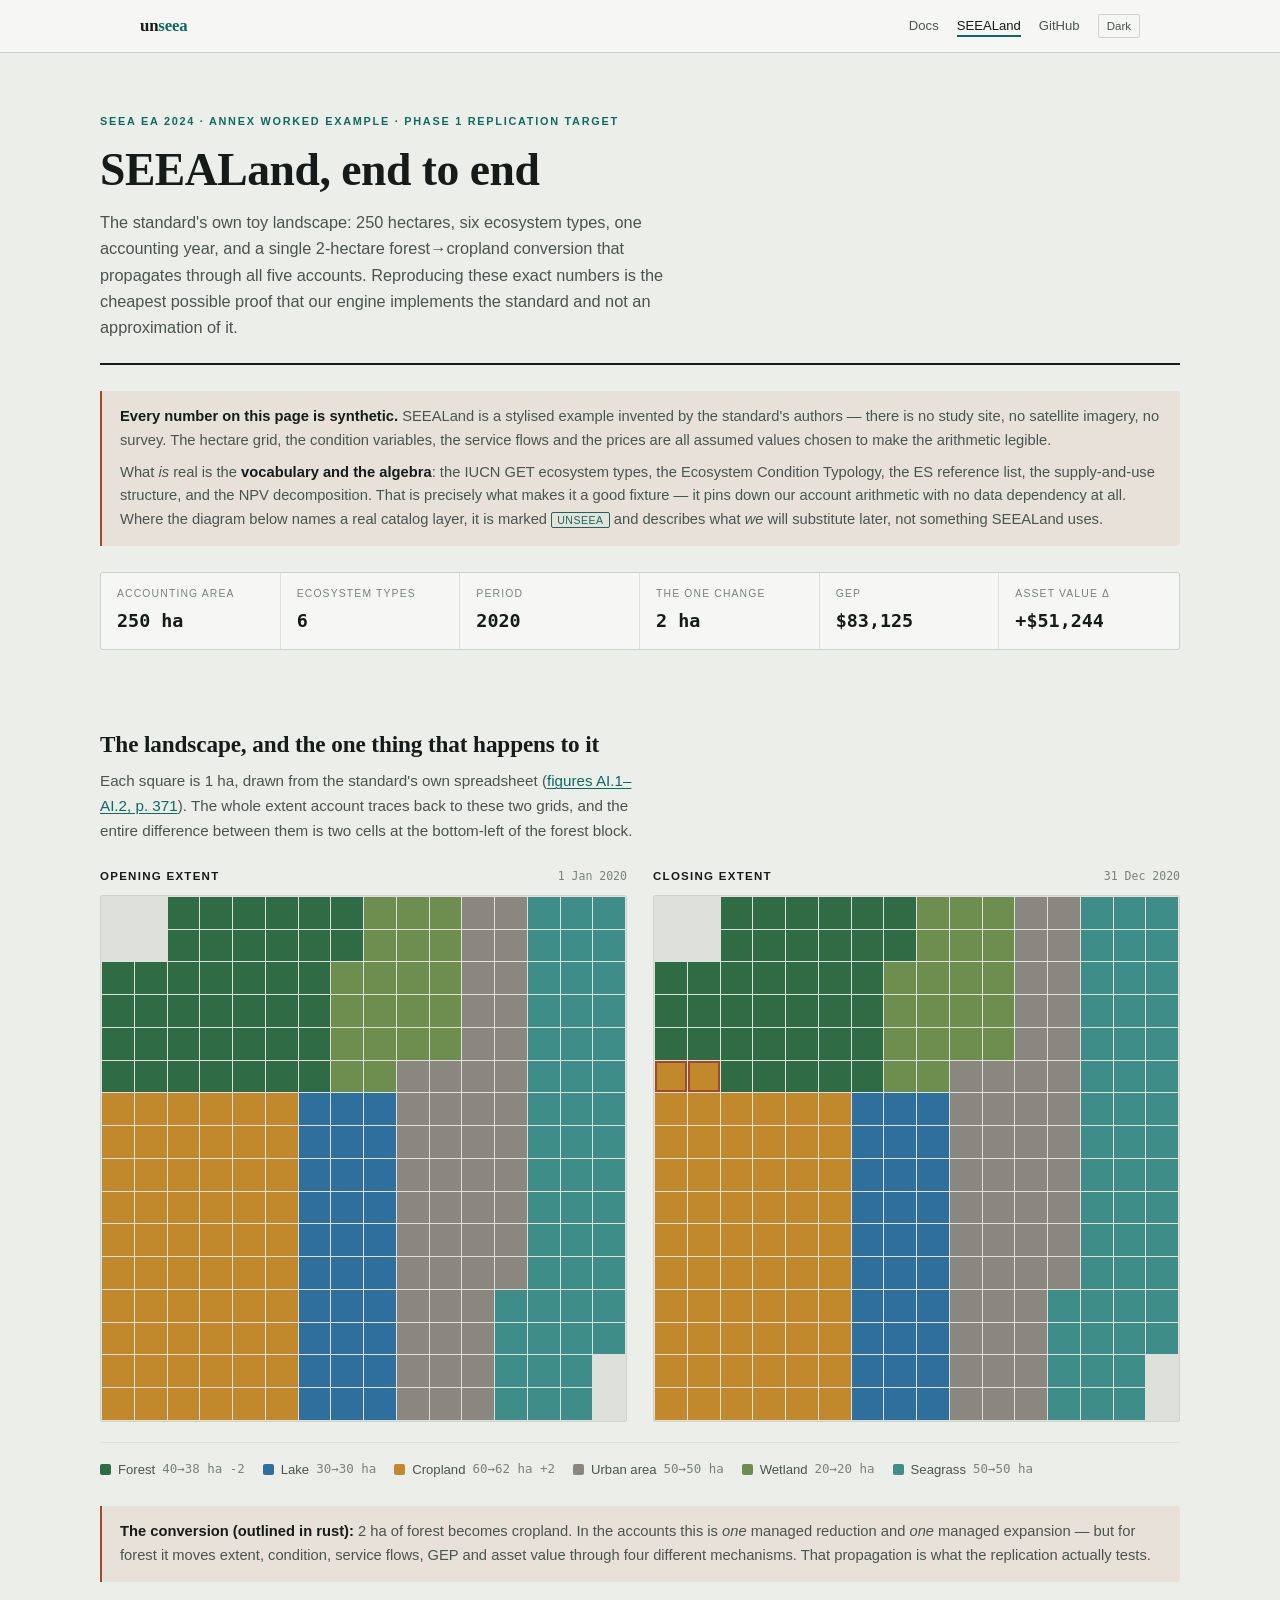
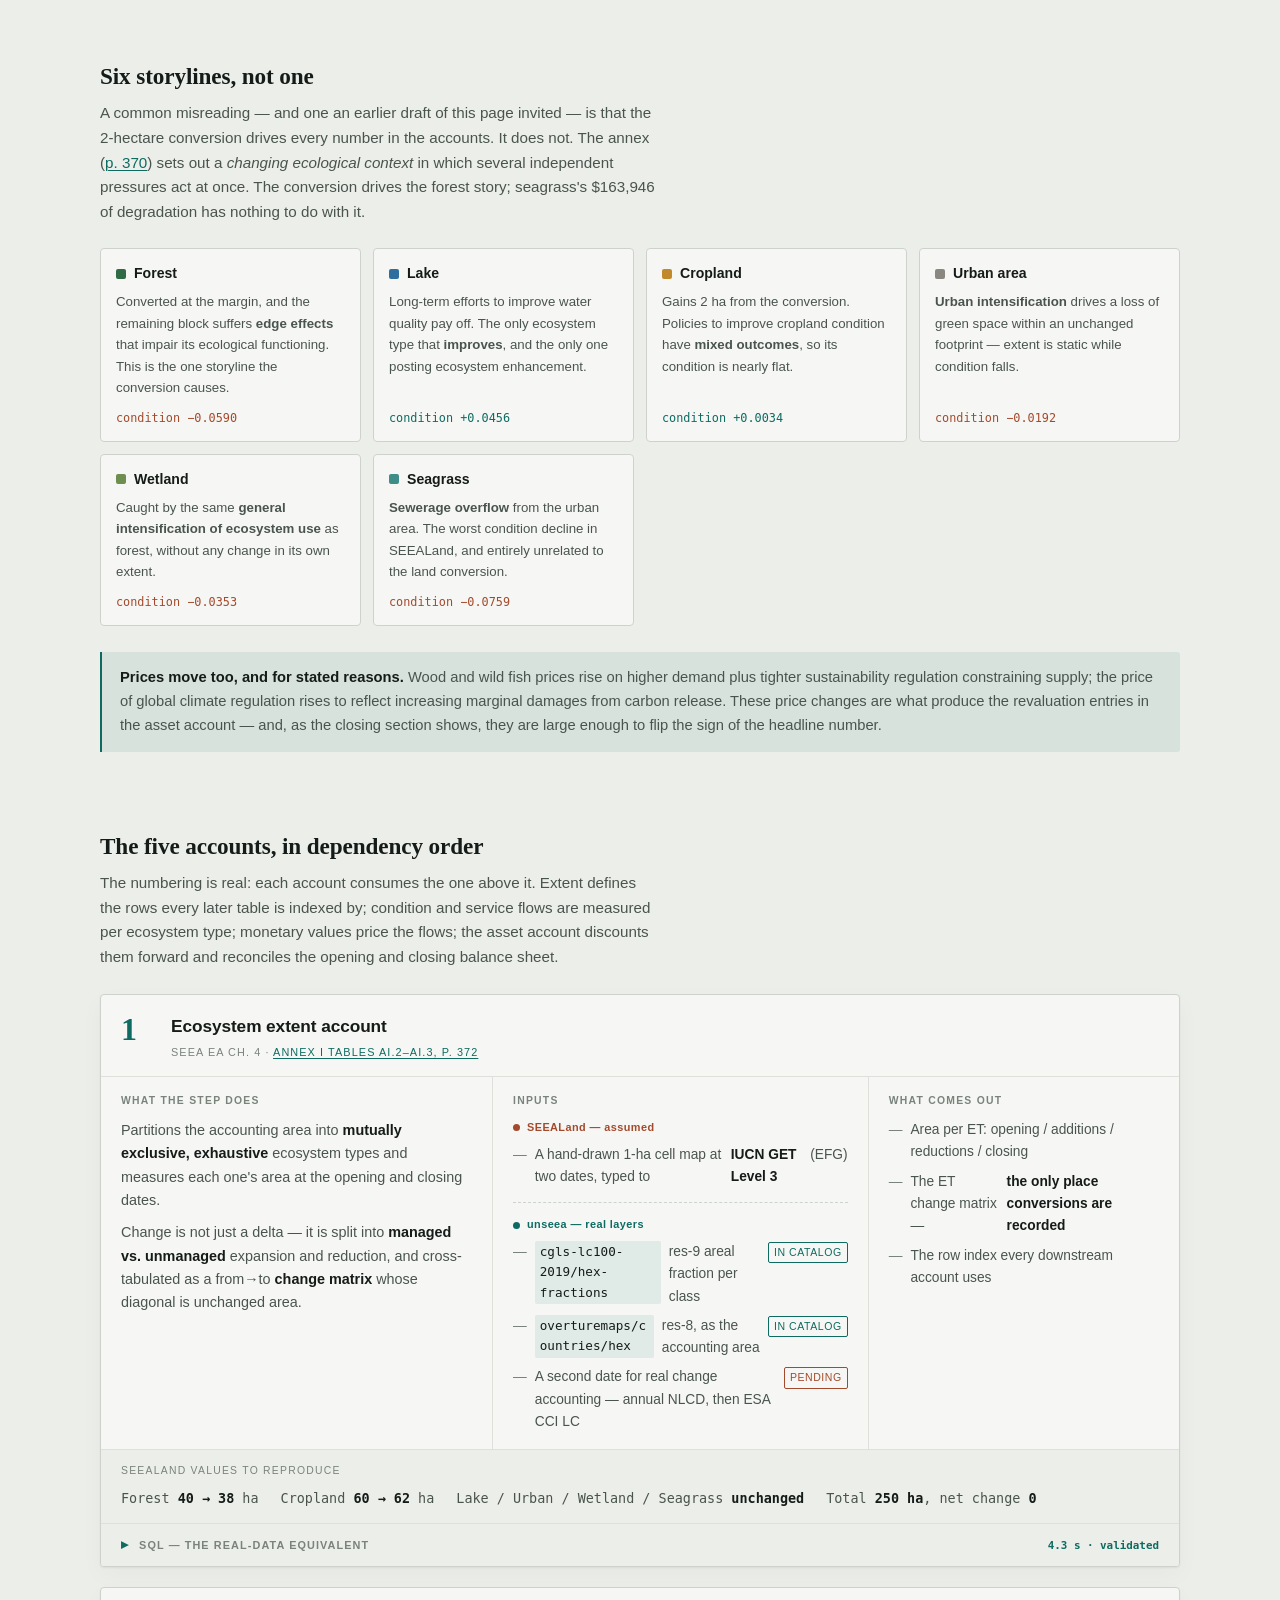
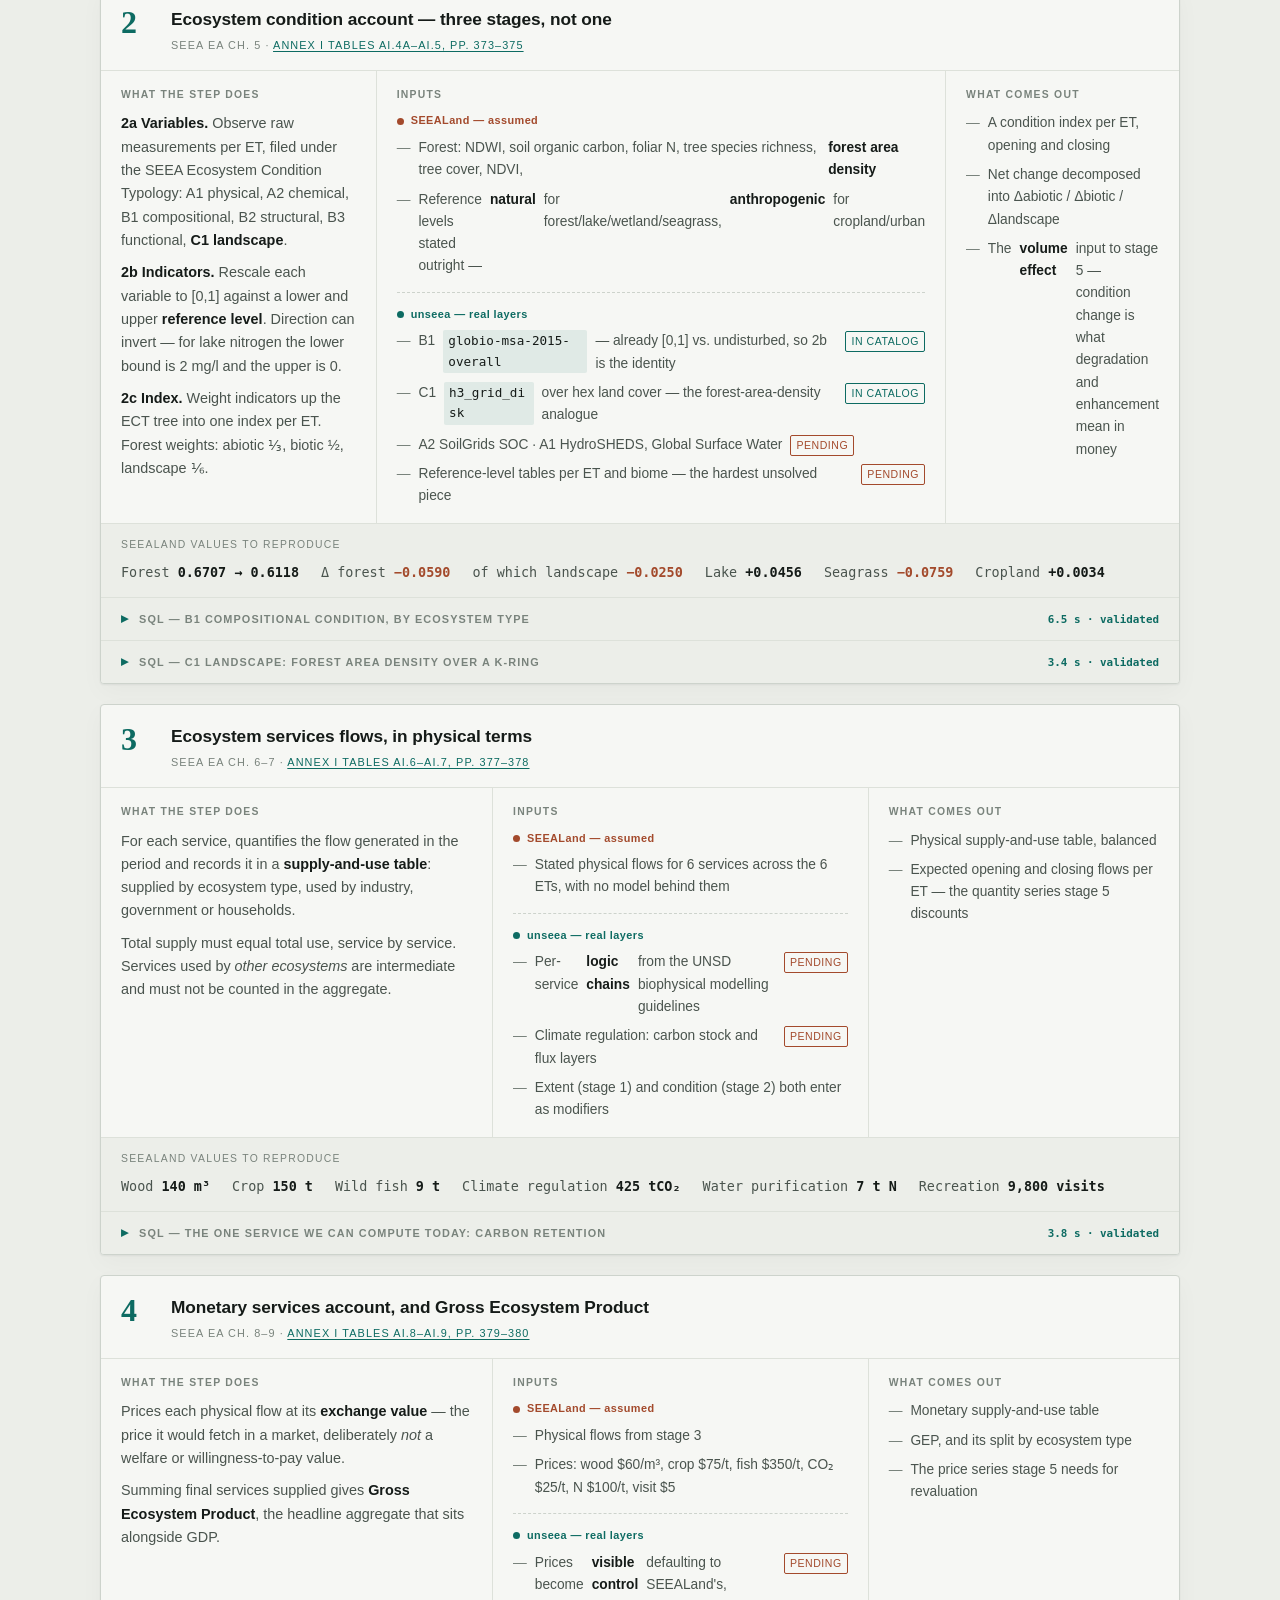
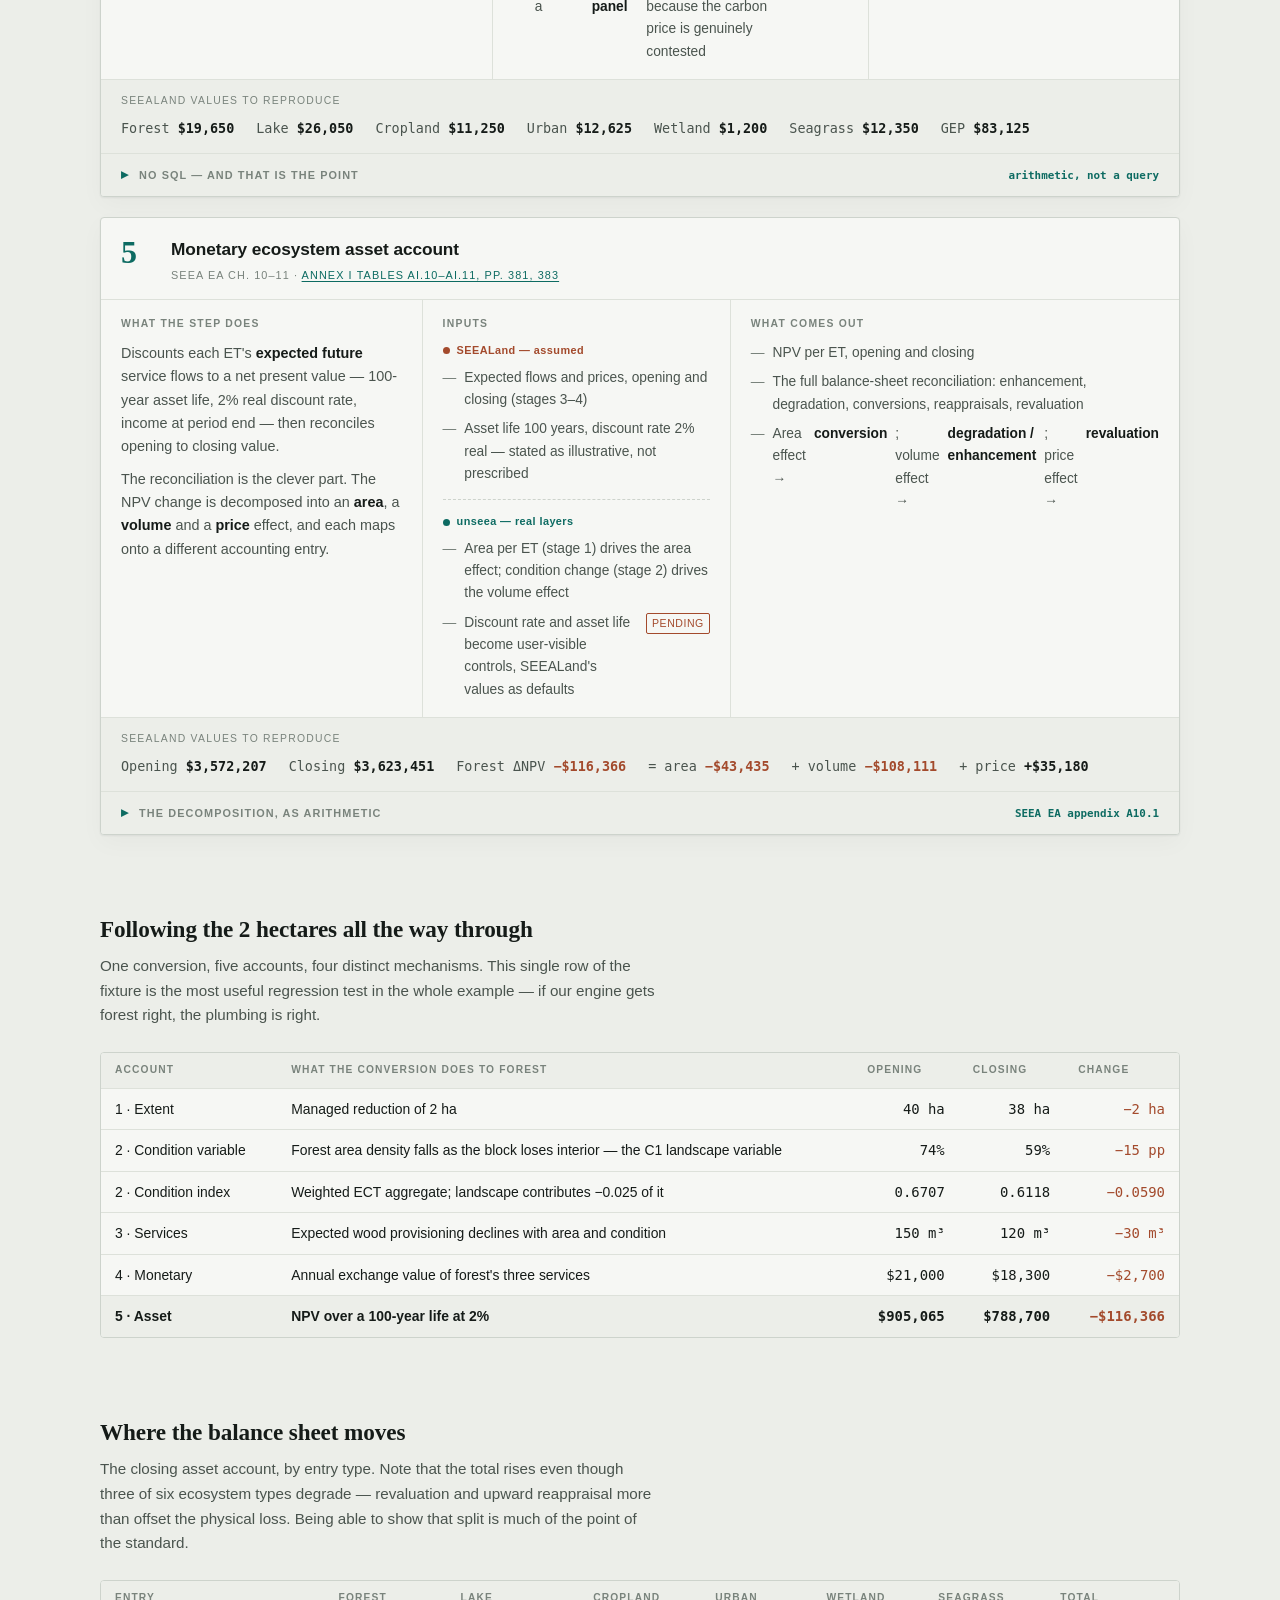
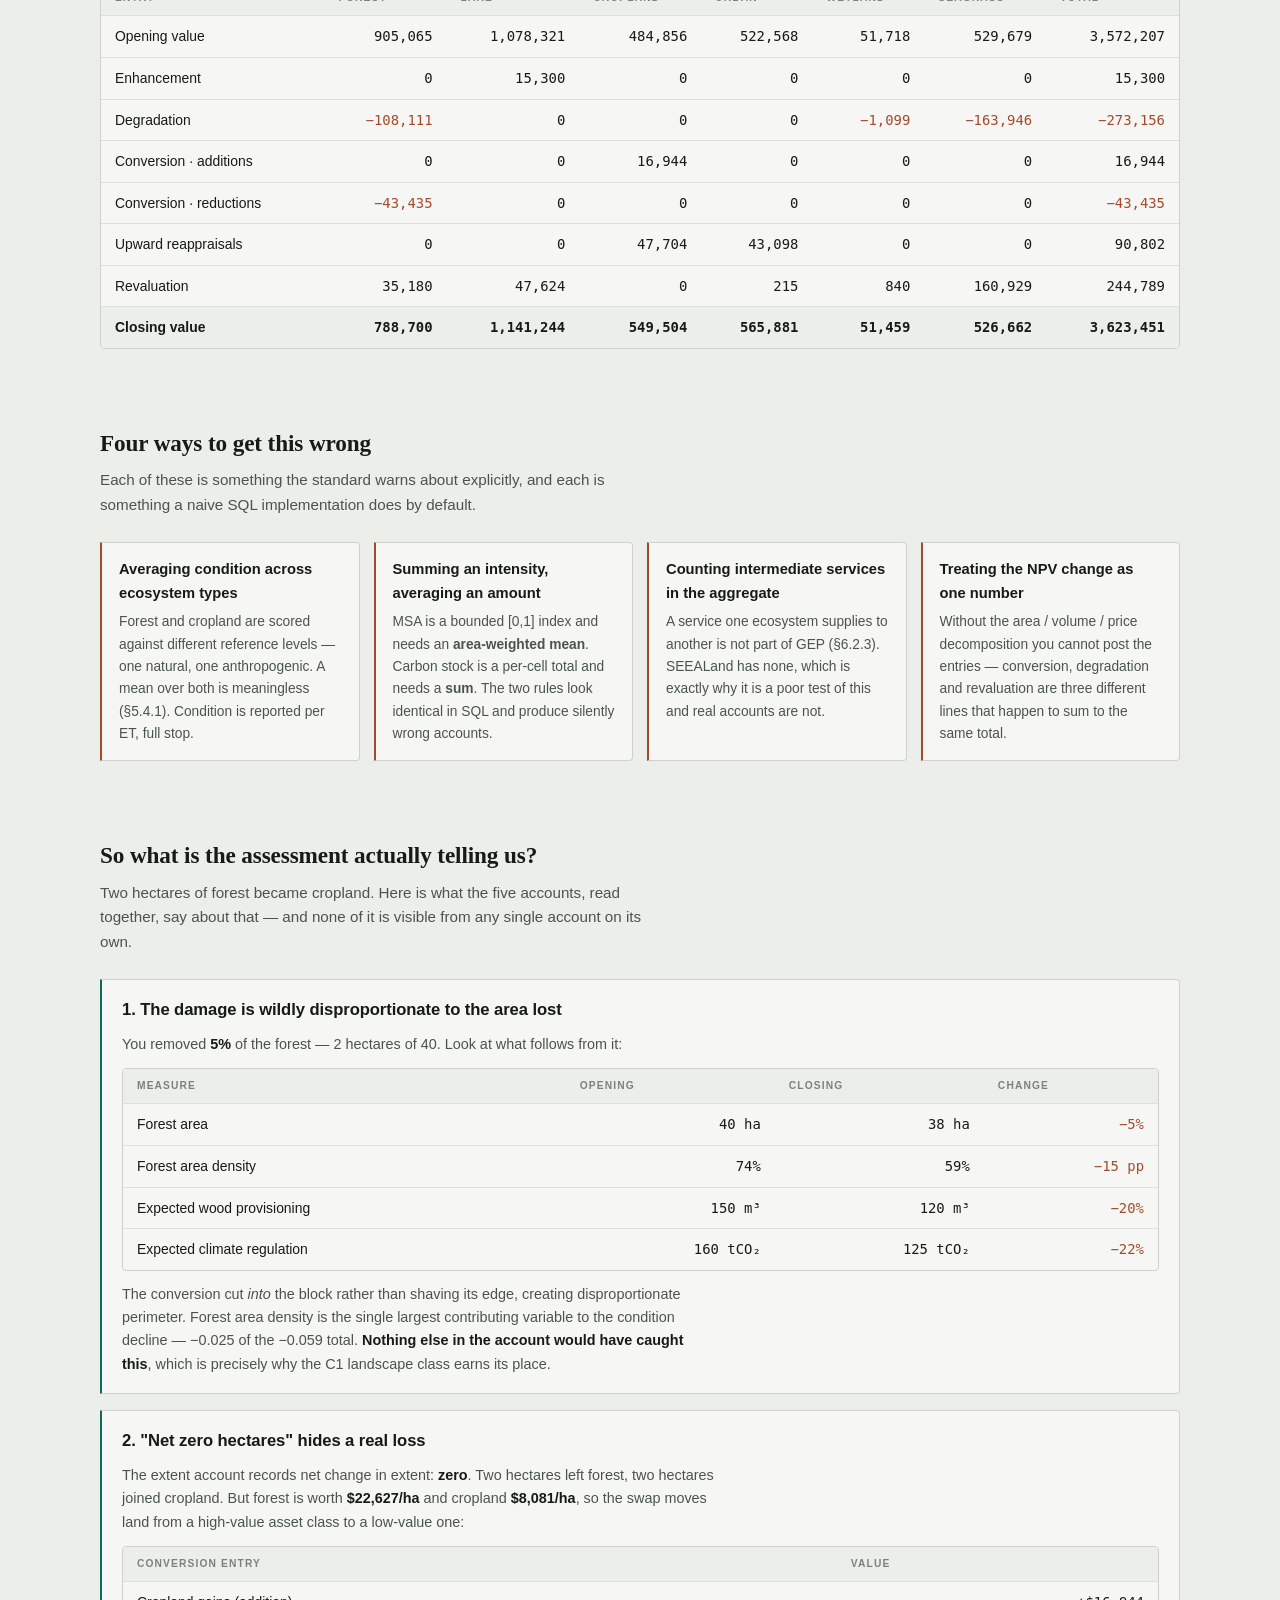
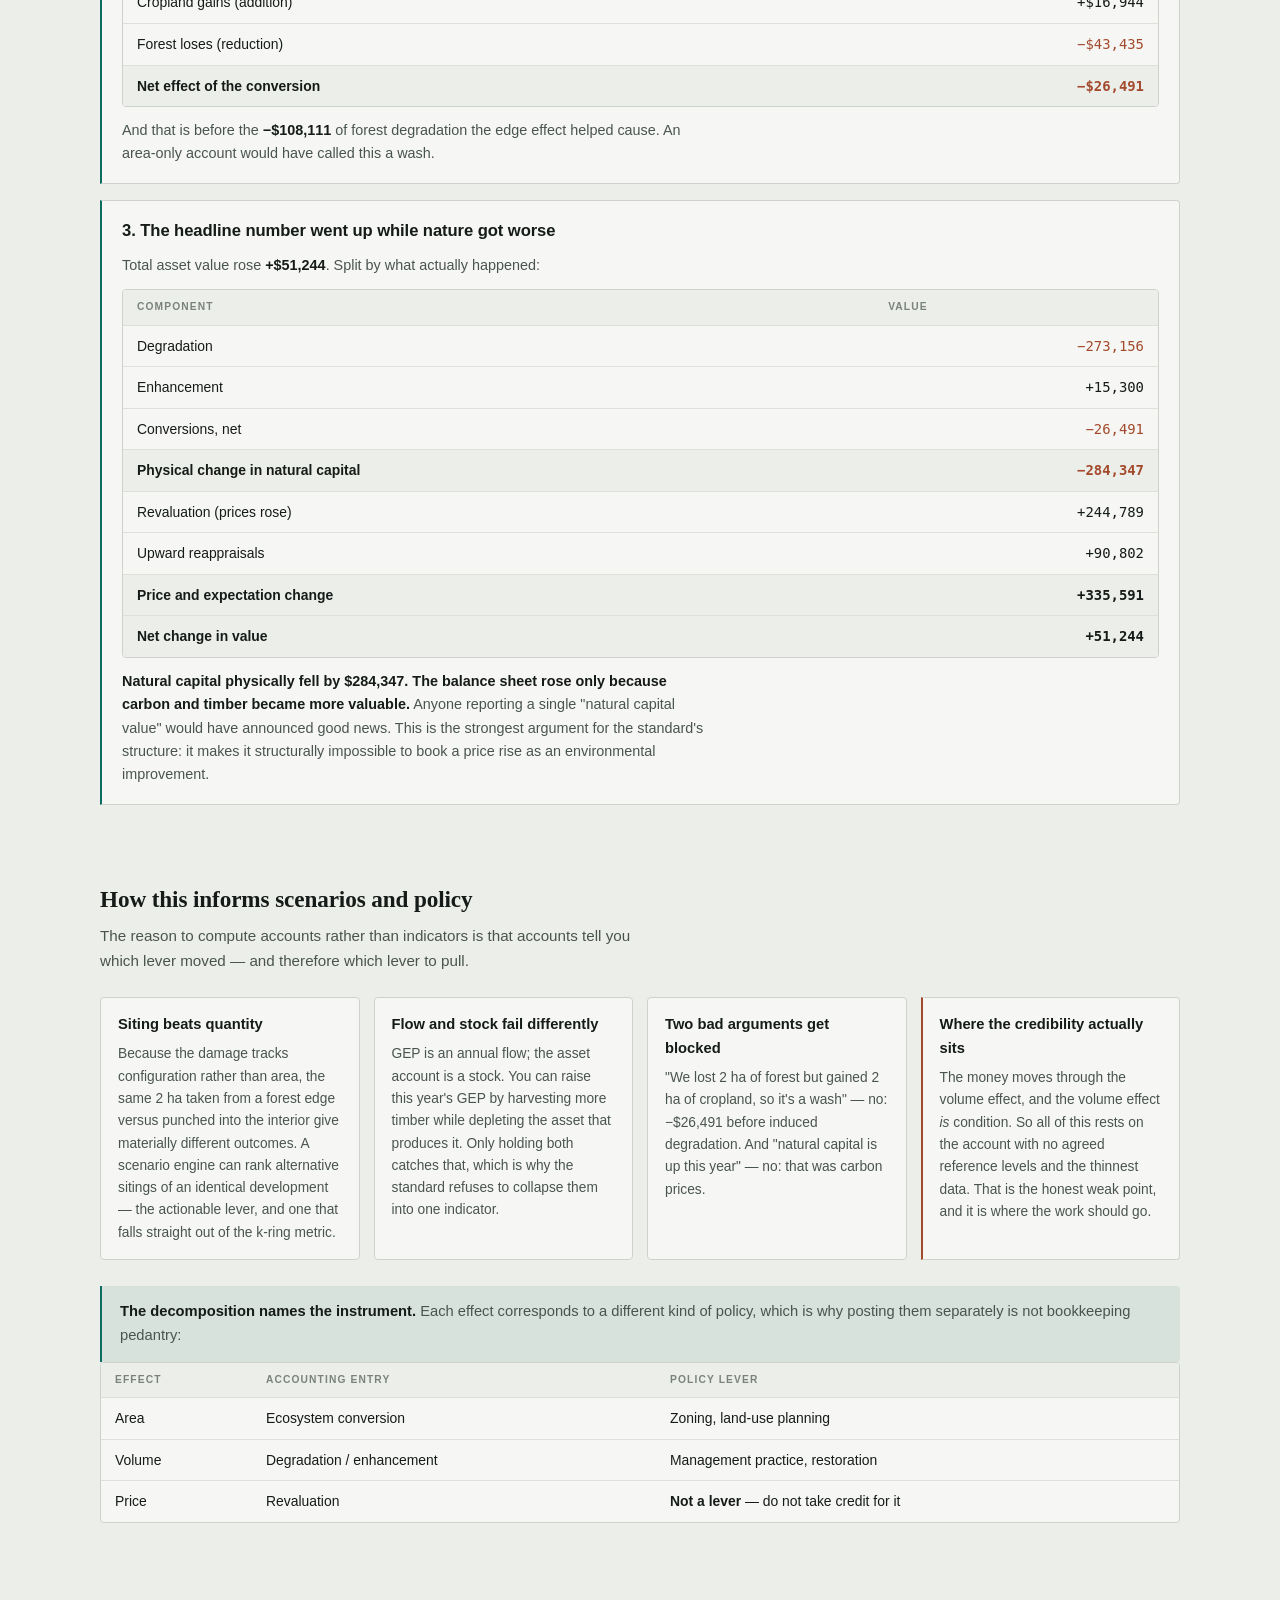
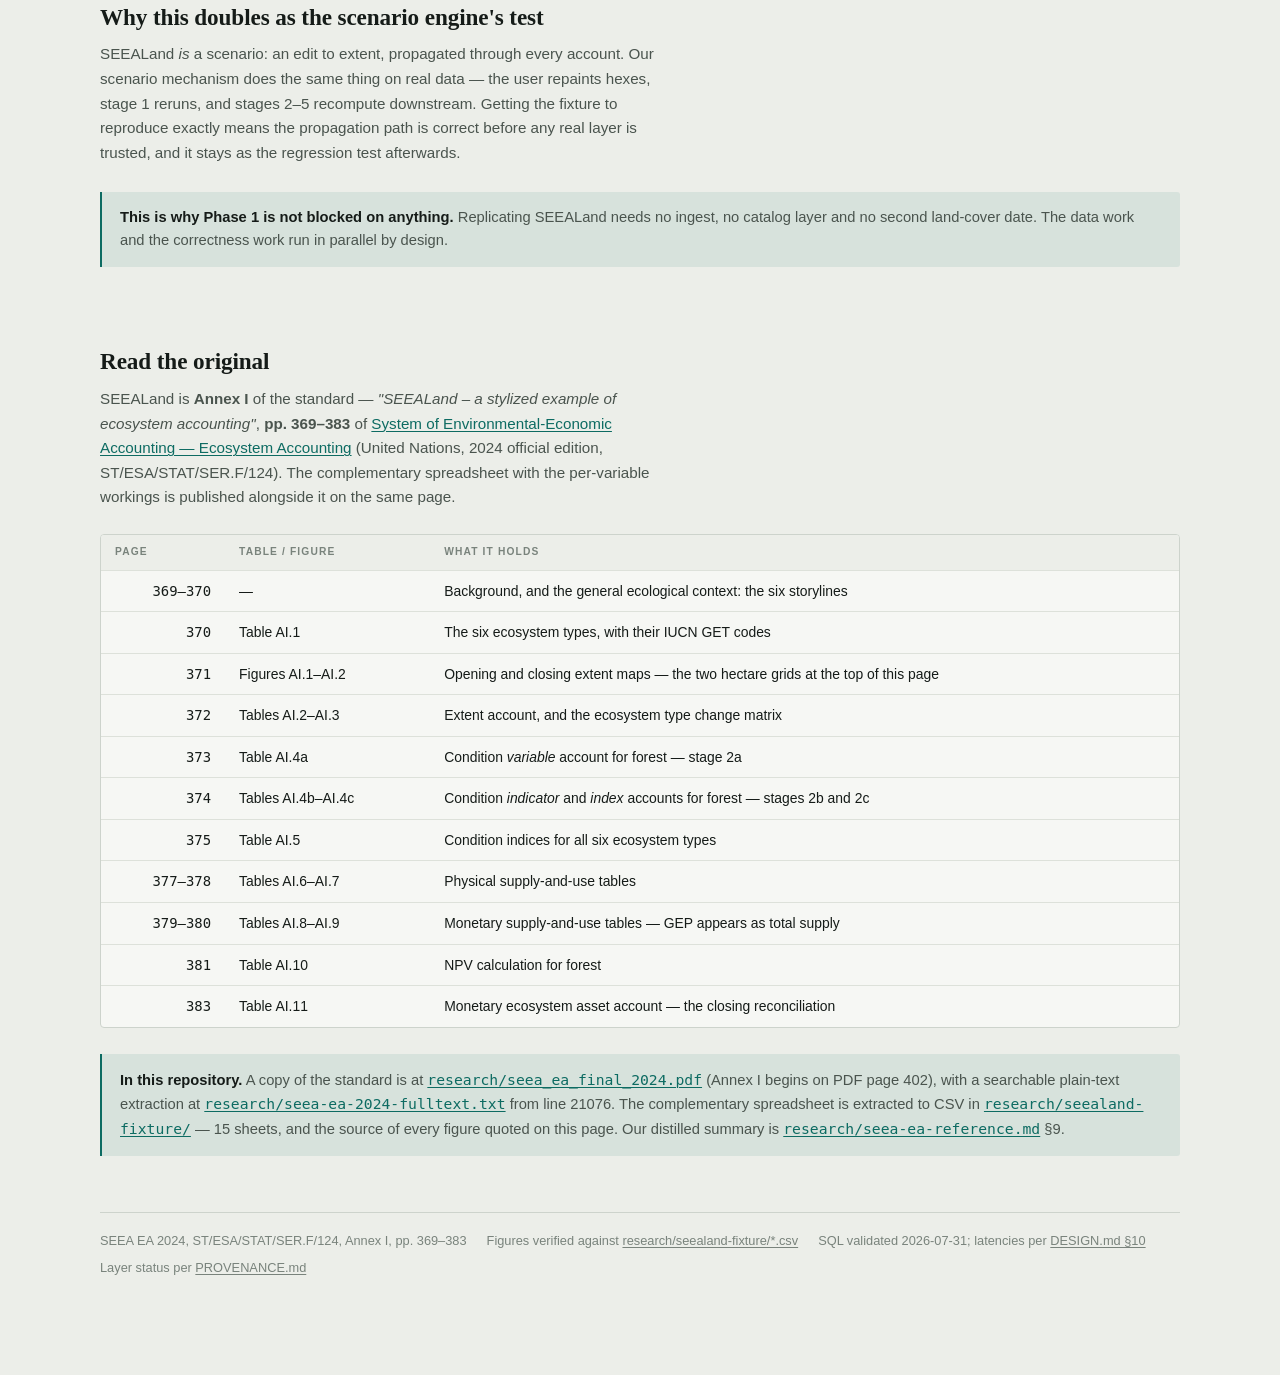
==== commit 962c6622: "Docs: cite the source pages, fix the storyline, add the upshot and SQL Four additions to the SEEALan" ====
--- a/docs/seealand.html
+++ b/docs/seealand.html
@@ -85,6 +85,54 @@
   .st-nums .v{font-size:.84rem; color:var(--ink-2); font-family:var(--mono); font-variant-numeric:tabular-nums}
   .st-nums .v b{color:var(--ink); font-weight:600}
   .st-nums .v.neg b{color:var(--rust)}
+
+  /* folding SQL blocks */
+  details.sql{border-top:1px solid var(--rule-2); background:var(--paper)}
+  details.sql > summary{
+    padding:10px 20px; cursor:pointer; list-style:none; display:flex; gap:10px; align-items:baseline;
+    font-size:.68rem; letter-spacing:.1em; text-transform:uppercase; color:var(--ink-3); font-weight:600;
+  }
+  details.sql > summary::-webkit-details-marker{display:none}
+  details.sql > summary::before{content:"▸"; color:var(--accent); font-size:.85rem}
+  details.sql[open] > summary::before{content:"▾"}
+  details.sql > summary:hover{color:var(--ink)}
+  details.sql > summary .lat{
+    margin-left:auto; text-transform:none; letter-spacing:0; font-family:var(--mono); color:var(--accent);
+  }
+  details.sql .body{padding:0 20px 16px; display:flex; flex-direction:column; gap:10px}
+  details.sql pre{
+    margin:0; overflow-x:auto; background:var(--panel); border:1px solid var(--rule); border-radius:3px;
+    padding:13px 15px; font-family:var(--mono); font-size:.755rem; line-height:1.65;
+  }
+  details.sql code{font-family:inherit}
+  details.sql pre.formula{color:var(--ink-2); line-height:1.75; font-size:.74rem}
+  details.sql .note{font-size:.82rem; color:var(--ink-2); margin:0}
+  details.sql .note strong{color:var(--ink)}
+  .sqlk{color:var(--accent); font-weight:600}
+  .sqlc{color:var(--ink-3); font-style:italic}
+  .sqls{color:var(--rust)}
+
+  /* the six storylines */
+  .stories{display:grid; grid-template-columns:repeat(auto-fit,minmax(232px,1fr)); gap:12px}
+  .story{border:1px solid var(--rule); border-radius:4px; padding:13px 15px; background:var(--panel);
+    display:flex; flex-direction:column; gap:6px}
+  .story .et{display:flex; align-items:center; gap:8px; font-size:.88rem; font-weight:650}
+  .story .et .sw{width:10px; height:10px; border-radius:2px; flex:none}
+  .story p{margin:0; font-size:.83rem; color:var(--ink-2)}
+  .story .delta{font-family:var(--mono); font-size:.74rem; font-variant-numeric:tabular-nums;
+    margin-top:auto; padding-top:4px}
+  .story .delta.up{color:var(--accent)}
+  .story .delta.down{color:var(--rust)}
+
+  /* closing findings */
+  .findings{display:flex; flex-direction:column; gap:16px}
+  .finding{border:1px solid var(--rule); border-left:2px solid var(--accent); border-radius:0 4px 4px 0;
+    background:var(--panel); padding:17px 20px}
+  .finding h3{margin:0 0 9px; font-size:1.04rem; font-weight:650; letter-spacing:-.005em}
+  .finding p{margin:0 0 10px; font-size:.9rem; color:var(--ink-2); max-width:74ch}
+  .finding p:last-child{margin-bottom:0}
+  .finding strong{color:var(--ink)}
+  .finding .scroll{margin:12px 0}
 </style>
 </head>
 <body>
@@ -137,9 +185,9 @@
   <!-- ============ THE LANDSCAPE ============ -->
   <section class="sec">
     <h2 class="serif">The landscape, and the one thing that happens to it</h2>
-    <p class="sub">Each square is 1 ha, drawn from the standard's own spreadsheet. Every number in every
-    account below traces back to these two grids — and the entire difference between them is two cells
-    at the bottom-left of the forest block.</p>
+    <p class="sub">Each square is 1 ha, drawn from the standard's own spreadsheet
+    (<a href="#sources">figures AI.1–AI.2, p. 371</a>). The whole extent account traces back to these two
+    grids, and the entire difference between them is two cells at the bottom-left of the forest block.</p>
 
     <div class="maps">
       <div class="mapbox">
@@ -156,9 +204,66 @@
 
     <div class="notice warn">
       <p><b>The conversion (outlined in rust):</b> 2 ha of forest becomes cropland. In the accounts this
-      is <i>one</i> managed reduction and <i>one</i> managed expansion — but it moves extent, condition,
-      service flows, GEP and asset value, and it does so through four different mechanisms. That
-      propagation is what the replication actually tests.</p>
+      is <i>one</i> managed reduction and <i>one</i> managed expansion — but for forest it moves extent,
+      condition, service flows, GEP and asset value through four different mechanisms. That propagation
+      is what the replication actually tests.</p>
+    </div>
+  </section>
+
+  <!-- ============ THE STORYLINES ============ -->
+  <section class="sec">
+    <h2 class="serif">Six storylines, not one</h2>
+    <p class="sub">A common misreading — and one an earlier draft of this page invited — is that the
+    2-hectare conversion drives every number in the accounts. It does not. The annex
+    (<a href="#sources">p. 370</a>) sets out a <i>changing ecological context</i> in which several
+    independent pressures act at once. The conversion drives the forest story; seagrass's
+    $163,946 of degradation has nothing to do with it.</p>
+
+    <div class="stories">
+      <div class="story">
+        <div class="et"><span class="sw" style="background:var(--forest)"></span>Forest</div>
+        <p>Converted at the margin, and the remaining block suffers <strong>edge effects</strong> that
+        impair its ecological functioning. This is the one storyline the conversion causes.</p>
+        <span class="delta down">condition −0.0590</span>
+      </div>
+      <div class="story">
+        <div class="et"><span class="sw" style="background:var(--lake)"></span>Lake</div>
+        <p>Long-term efforts to improve water quality pay off. The only ecosystem type that
+        <strong>improves</strong>, and the only one posting ecosystem enhancement.</p>
+        <span class="delta up">condition +0.0456</span>
+      </div>
+      <div class="story">
+        <div class="et"><span class="sw" style="background:var(--crop)"></span>Cropland</div>
+        <p>Gains 2 ha from the conversion. Policies to improve cropland condition have
+        <strong>mixed outcomes</strong>, so its condition is nearly flat.</p>
+        <span class="delta up">condition +0.0034</span>
+      </div>
+      <div class="story">
+        <div class="et"><span class="sw" style="background:var(--urban)"></span>Urban area</div>
+        <p><strong>Urban intensification</strong> drives a loss of green space within an unchanged
+        footprint — extent is static while condition falls.</p>
+        <span class="delta down">condition −0.0192</span>
+      </div>
+      <div class="story">
+        <div class="et"><span class="sw" style="background:var(--wet)"></span>Wetland</div>
+        <p>Caught by the same <strong>general intensification of ecosystem use</strong> as forest,
+        without any change in its own extent.</p>
+        <span class="delta down">condition −0.0353</span>
+      </div>
+      <div class="story">
+        <div class="et"><span class="sw" style="background:var(--sea)"></span>Seagrass</div>
+        <p><strong>Sewerage overflow</strong> from the urban area. The worst condition decline in
+        SEEALand, and entirely unrelated to the land conversion.</p>
+        <span class="delta down">condition −0.0759</span>
+      </div>
+    </div>
+
+    <div class="notice">
+      <p><b>Prices move too, and for stated reasons.</b> Wood and wild fish prices rise on higher demand
+      plus tighter sustainability regulation constraining supply; the price of global climate regulation
+      rises to reflect increasing marginal damages from carbon release. These price changes are what
+      produce the revaluation entries in the asset account — and, as the closing section shows, they are
+      large enough to flip the sign of the headline number.</p>
     </div>
   </section>
 
@@ -178,7 +283,7 @@
           <div class="num serif">1</div>
           <div class="st-title">
             <h3>Ecosystem extent account</h3>
-            <span class="ch">SEEA EA Ch. 4 · Tables A.1–A.2</span>
+            <span class="ch">SEEA EA Ch. 4 · <a href="#sources">Annex I tables AI.2–AI.3, p. 372</a></span>
           </div>
         </div>
         <div class="lanes">
@@ -223,6 +328,29 @@
           <span class="v">Lake / Urban / Wetland / Seagrass <b>unchanged</b></span>
           <span class="v">Total <b>250 ha</b>, net change <b>0</b></span>
         </div>
+        <details class="sql">
+          <summary>SQL — the real-data equivalent<span class="lat">4.3 s · validated</span></summary>
+          <div class="body">
+<pre><code>WITH aoi AS (                       -- the ecosystem accounting area, as res-8 hexes
+  SELECT DISTINCT h8
+  FROM read_parquet('s3://public-overturemaps/2026-02-18.0/countries/hex/h0=*/data_0.parquet')
+  WHERE h0 IN (578290339652042751, 578395892768309247)
+    AND country = 'CR' AND class = 'land'
+)
+SELECT f.lc_class,
+       ROUND(SUM(f.frac * h3_cell_area(f.h9, 'km^2')), 1) AS area_km2
+FROM read_parquet('s3://public-land-cover/cgls-lc100-2019/hex-fractions/h0=*/data_0.parquet') f
+SEMI JOIN aoi a ON f.h8 = a.h8
+WHERE f.h0 IN (578290339652042751, 578395892768309247)
+  AND f.lc_class NOT IN (0, 200, 80, 255)   -- no-data, open sea, water, sentinel
+GROUP BY f.lc_class
+ORDER BY area_km2 DESC;</code></pre>
+            <p class="note"><strong>frac × cell area is the primitive the whole account rests on.</strong>
+            Over Costa Rica it returns 51,078 km² against the country's own land polygon at 51,181 km² —
+            <strong>−0.20%</strong>. Constraining <code>h0</code> is partition pruning for speed; the
+            <code>SEMI JOIN</code> is what actually clips to the accounting area.</p>
+          </div>
+        </details>
       </article>
 
       <!-- 2 -->
@@ -231,7 +359,7 @@
           <div class="num serif">2</div>
           <div class="st-title">
             <h3>Ecosystem condition account — three stages, not one</h3>
-            <span class="ch">SEEA EA Ch. 5 · Tables A.3–A.5</span>
+            <span class="ch">SEEA EA Ch. 5 · <a href="#sources">Annex I tables AI.4a–AI.5, pp. 373–375</a></span>
           </div>
         </div>
         <div class="lanes">
@@ -283,6 +411,71 @@
           <span class="v neg">Seagrass <b>−0.0759</b></span>
           <span class="v">Cropland <b>+0.0034</b></span>
         </div>
+        <details class="sql">
+          <summary>SQL — B1 compositional condition, by ecosystem type<span class="lat">6.5 s · validated</span></summary>
+          <div class="body">
+<pre><code>WITH aoi AS (
+  SELECT DISTINCT h8
+  FROM read_parquet('s3://public-overturemaps/2026-02-18.0/countries/hex/h0=*/data_0.parquet')
+  WHERE h0 IN (578290339652042751, 578395892768309247)
+    AND country = 'CR' AND class = 'land'
+),
+lc AS (                             -- how much of each ET sits inside each res-8 cell
+  SELECT h8, lc_class, SUM(frac * h3_cell_area(h9, 'km^2')) AS et_km2
+  FROM read_parquet('s3://public-land-cover/cgls-lc100-2019/hex-fractions/h0=*/data_0.parquet')
+  WHERE h0 IN (578290339652042751, 578395892768309247)
+    AND lc_class NOT IN (0, 200, 80, 255)
+  GROUP BY h8, lc_class
+)
+SELECT lc.lc_class,
+       ROUND(SUM(g.msa * lc.et_km2) / SUM(lc.et_km2), 4) AS msa_by_et,
+       ROUND(SUM(lc.et_km2), 1) AS et_area_km2
+FROM lc
+JOIN read_parquet('s3://public-globio/globio-msa-2015-overall/hex/h0=*/data_0.parquet') g
+  ON g.h8 = lc.h8 AND g.h0 IN (578290339652042751, 578395892768309247)
+SEMI JOIN aoi a ON lc.h8 = a.h8
+GROUP BY lc.lc_class
+ORDER BY et_area_km2 DESC;</code></pre>
+            <p class="note"><strong>MSA is a bounded intensity, so this is an area-weighted mean, never
+            a sum.</strong> The result orders as ecology predicts — closed broadleaf forest 0.544,
+            cropland 0.266, urban 0.241 — which is the real evidence the join is right. MSA needs no
+            rescaling step: it already runs [0,1] against an undisturbed reference, so stage 2b is the
+            identity for this one variable.</p>
+          </div>
+        </details>
+        <details class="sql">
+          <summary>SQL — C1 landscape: forest area density over a k-ring<span class="lat">3.4 s · validated</span></summary>
+          <div class="body">
+<pre><code>WITH aoi AS (
+  SELECT DISTINCT h8
+  FROM read_parquet('s3://public-overturemaps/2026-02-18.0/countries/hex/h0=*/data_0.parquet')
+  WHERE h0 IN (578290339652042751, 578395892768309247)
+    AND country = 'CR' AND class = 'land'
+),
+forest AS (                         -- neighbour universe: NOT clipped, so k-rings aren't truncated
+  SELECT h9, h8, SUM(frac) AS forest_frac
+  FROM read_parquet('s3://public-land-cover/cgls-lc100-2019/hex-fractions/h0=*/data_0.parquet')
+  WHERE h0 IN (578290339652042751, 578395892768309247)
+    AND lc_class BETWEEN 111 AND 126
+  GROUP BY h9, h8
+),
+focal AS (                          -- but score only the cells inside the accounting area
+  SELECT f.h9 FROM forest f SEMI JOIN aoi a ON f.h8 = a.h8
+),
+nbr AS (
+  SELECT f.h9 AS focal, UNNEST(h3_grid_disk(f.h9, 3)) AS neighbour FROM focal f
+)
+SELECT n.focal,
+       AVG(COALESCE(f2.forest_frac, 0)) AS forest_area_density
+FROM nbr n LEFT JOIN forest f2 ON f2.h9 = n.neighbour
+GROUP BY n.focal;</code></pre>
+            <p class="note"><strong>This is the variable that carries SEEALand's forest decline</strong> —
+            74% → 59% in the annex. On an H3 grid the metric that normally needs dedicated raster tooling
+            is one <code>UNNEST</code>. Measured: 404,240 focal cells at k=3 in 3.4 s; raising k from 1 to
+            40 multiplies rows by 700× but wall clock by only 9×, so the neighbourhood radius is
+            effectively free and EAA size is what binds.</p>
+          </div>
+        </details>
       </article>
 
       <!-- 3 -->
@@ -291,7 +484,7 @@
           <div class="num serif">3</div>
           <div class="st-title">
             <h3>Ecosystem services flows, in physical terms</h3>
-            <span class="ch">SEEA EA Ch. 6–7 · Table A.6</span>
+            <span class="ch">SEEA EA Ch. 6–7 · <a href="#sources">Annex I tables AI.6–AI.7, pp. 377–378</a></span>
           </div>
         </div>
         <div class="lanes">
@@ -337,6 +530,29 @@
           <span class="v">Water purification <b>7 t N</b></span>
           <span class="v">Recreation <b>9,800 visits</b></span>
         </div>
+        <details class="sql">
+          <summary>SQL — the one service we can compute today: carbon retention<span class="lat">3.8 s · validated</span></summary>
+          <div class="body">
+<pre><code>WITH aoi AS (
+  SELECT DISTINCT h8
+  FROM read_parquet('s3://public-overturemaps/2026-02-18.0/countries/hex/h0=*/data_0.parquet')
+  WHERE h0 IN (578290339652042751, 578395892768309247)
+    AND country = 'CR' AND class = 'land'
+)
+SELECT ROUND(SUM(c.carbon) / 1e6, 2) AS mt_irrecoverable_c
+FROM read_parquet('s3://public-carbon/irrecoverable-carbon-2024/hex/h0=*/data_0.parquet') c
+SEMI JOIN aoi a ON c.h8 = a.h8
+WHERE c.h0 IN (578290339652042751, 578395892768309247);</code></pre>
+            <p class="note"><strong>SUM is correct here, and it is the exact opposite of the MSA rule
+            above.</strong> <code>carbon</code> is a per-cell total (an amount), so it sums; MSA is a
+            per-cell intensity, so it averages. The two look identical in SQL and produce silently wrong
+            accounts if swapped. Costa Rica: 52.93 Mt C irrecoverable, 2024.</p>
+            <p class="note">To split it by ecosystem type you apportion the <i>amount</i> by
+            <code>frac</code> and then sum — the mirror image of weighting an <i>intensity</i> by area
+            and then averaging. Both layers are native res 9, so that join is exact. The rest of the
+            service list needs the biophysical logic chains and is not yet computable.</p>
+          </div>
+        </details>
       </article>
 
       <!-- 4 -->
@@ -345,7 +561,7 @@
           <div class="num serif">4</div>
           <div class="st-title">
             <h3>Monetary services account, and Gross Ecosystem Product</h3>
-            <span class="ch">SEEA EA Ch. 8–9 · Table A.7</span>
+            <span class="ch">SEEA EA Ch. 8–9 · <a href="#sources">Annex I tables AI.8–AI.9, pp. 379–380</a></span>
           </div>
         </div>
         <div class="lanes">
@@ -391,6 +607,19 @@
           <span class="v">Seagrass <b>$12,350</b></span>
           <span class="v">GEP <b>$83,125</b></span>
         </div>
+        <details class="sql">
+          <summary>No SQL — and that is the point<span class="lat">arithmetic, not a query</span></summary>
+          <div class="body">
+            <p class="note">Stages 4 and 5 are <strong>price × quantity and a discount factor</strong>.
+            There is no spatial data to query: once stage 3 has produced physical flows per ecosystem
+            type, the monetary accounts are ordinary arithmetic over a small table.</p>
+            <p class="note">That is exactly why <strong>Phase 1 is blocked on nothing</strong>. We can
+            implement and test the entire monetary half of the standard against SEEALand's own numbers
+            without a single catalog layer — and the prices, discount rate and asset life become visible
+            controls in the app rather than buried constants, because the standard itself treats them as
+            illustrative rather than prescribed.</p>
+          </div>
+        </details>
       </article>
 
       <!-- 5 -->
@@ -399,7 +628,7 @@
           <div class="num serif">5</div>
           <div class="st-title">
             <h3>Monetary ecosystem asset account</h3>
-            <span class="ch">SEEA EA Ch. 10–11 · Tables A.8–A.11</span>
+            <span class="ch">SEEA EA Ch. 10–11 · <a href="#sources">Annex I tables AI.10–AI.11, pp. 381, 383</a></span>
           </div>
         </div>
         <div class="lanes">
@@ -447,6 +676,37 @@
           <span class="v neg">+ volume <b>−$108,111</b></span>
           <span class="v">+ price <b>+$35,180</b></span>
         </div>
+        <details class="sql">
+          <summary>The decomposition, as arithmetic<span class="lat">SEEA EA appendix A10.1</span></summary>
+          <div class="body">
+<pre class="formula">NPV factorises exactly into three terms, per ecosystem type and service:
+
+    Q = expected annual flow × asset life        a = area, hectares
+    q = Q / a      quantity per hectare          p = NPV / Q, implied unit price
+
+    NPV = a · q · p
+
+The change is split symmetrically across the three factors — the Shapley
+decomposition of a product — so the parts sum exactly to the whole, with
+no residual left over to dump somewhere:
+
+    area   = (a₁−a₀) · ( (q₀p₀ + q₁p₁)/3 + (q₀p₁ + q₁p₀)/6 )   → CONVERSION
+    volume = (q₁−q₀) · ( (a₀p₀ + a₁p₁)/3 + (a₀p₁ + a₁p₀)/6 )   → DEGRADATION / ENHANCEMENT
+    price  = (p₁−p₀) · ( (a₀q₀ + a₁q₁)/3 + (a₀q₁ + a₁q₀)/6 )   → REVALUATION
+
+Forest, all three services summed:
+
+    −43,435  +  −108,111  +  +35,180  =  −116,366</pre>
+            <p class="note"><strong>This decomposition is the load-bearing idea of the whole standard.</strong>
+            Without it you have a single number for the change in asset value and no way to post it: a
+            conversion, a degradation and a price rise are three different accounting entries that happen
+            to sum to the same total, and only one of them is something a policy did.</p>
+            <p class="note">The symmetric form matters — a naive
+            <code>p0·q0·(a1−a0)</code> style split leaves a residual that has to be dumped somewhere. These
+            formulae reproduce the annex's forest figures to machine precision, verified against
+            <code>npv-decomposition.csv</code>.</p>
+          </div>
+        </details>
       </article>
 
     </div>
@@ -530,6 +790,129 @@
     </div>
   </section>
 
+  <!-- ============ THE UPSHOT ============ -->
+  <section class="sec">
+    <h2 class="serif">So what is the assessment actually telling us?</h2>
+    <p class="sub">Two hectares of forest became cropland. Here is what the five accounts, read together,
+    say about that — and none of it is visible from any single account on its own.</p>
+
+    <div class="findings">
+
+      <div class="finding">
+        <h3>1. The damage is wildly disproportionate to the area lost</h3>
+        <p>You removed <strong>5%</strong> of the forest — 2 hectares of 40. Look at what follows from it:</p>
+        <div class="scroll">
+          <table>
+            <thead><tr><th>Measure</th><th class="n">Opening</th><th class="n">Closing</th><th class="n">Change</th></tr></thead>
+            <tbody>
+              <tr><td>Forest area</td><td class="n">40 ha</td><td class="n">38 ha</td><td class="n neg">−5%</td></tr>
+              <tr><td>Forest area density</td><td class="n">74%</td><td class="n">59%</td><td class="n neg">−15 pp</td></tr>
+              <tr><td>Expected wood provisioning</td><td class="n">150 m³</td><td class="n">120 m³</td><td class="n neg">−20%</td></tr>
+              <tr><td>Expected climate regulation</td><td class="n">160 tCO₂</td><td class="n">125 tCO₂</td><td class="n neg">−22%</td></tr>
+            </tbody>
+          </table>
+        </div>
+        <p>The conversion cut <i>into</i> the block rather than shaving its edge, creating disproportionate
+        perimeter. Forest area density is the single largest contributing variable to the condition
+        decline — −0.025 of the −0.059 total. <strong>Nothing else in the account would have caught
+        this</strong>, which is precisely why the C1 landscape class earns its place.</p>
+      </div>
+
+      <div class="finding">
+        <h3>2. "Net zero hectares" hides a real loss</h3>
+        <p>The extent account records net change in extent: <strong>zero</strong>. Two hectares left
+        forest, two hectares joined cropland. But forest is worth <strong>$22,627/ha</strong> and cropland
+        <strong>$8,081/ha</strong>, so the swap moves land from a high-value asset class to a low-value one:</p>
+        <div class="scroll">
+          <table>
+            <thead><tr><th>Conversion entry</th><th class="n">Value</th></tr></thead>
+            <tbody>
+              <tr><td>Cropland gains (addition)</td><td class="n">+$16,944</td></tr>
+              <tr><td>Forest loses (reduction)</td><td class="n neg">−$43,435</td></tr>
+              <tr class="tot"><td>Net effect of the conversion</td><td class="n neg">−$26,491</td></tr>
+            </tbody>
+          </table>
+        </div>
+        <p>And that is before the <strong>−$108,111</strong> of forest degradation the edge effect helped
+        cause. An area-only account would have called this a wash.</p>
+      </div>
+
+      <div class="finding">
+        <h3>3. The headline number went up while nature got worse</h3>
+        <p>Total asset value rose <strong>+$51,244</strong>. Split by what actually happened:</p>
+        <div class="scroll">
+          <table>
+            <thead><tr><th>Component</th><th class="n">Value</th></tr></thead>
+            <tbody>
+              <tr><td>Degradation</td><td class="n neg">−273,156</td></tr>
+              <tr><td>Enhancement</td><td class="n">+15,300</td></tr>
+              <tr><td>Conversions, net</td><td class="n neg">−26,491</td></tr>
+              <tr class="tot"><td>Physical change in natural capital</td><td class="n neg">−284,347</td></tr>
+              <tr><td>Revaluation (prices rose)</td><td class="n">+244,789</td></tr>
+              <tr><td>Upward reappraisals</td><td class="n">+90,802</td></tr>
+              <tr class="tot"><td>Price and expectation change</td><td class="n">+335,591</td></tr>
+              <tr class="tot"><td>Net change in value</td><td class="n">+51,244</td></tr>
+            </tbody>
+          </table>
+        </div>
+        <p><strong>Natural capital physically fell by $284,347. The balance sheet rose only because carbon
+        and timber became more valuable.</strong> Anyone reporting a single "natural capital value" would
+        have announced good news. This is the strongest argument for the standard's structure: it makes it
+        structurally impossible to book a price rise as an environmental improvement.</p>
+      </div>
+
+    </div>
+  </section>
+
+  <!-- ============ POLICY ============ -->
+  <section class="sec">
+    <h2 class="serif">How this informs scenarios and policy</h2>
+    <p class="sub">The reason to compute accounts rather than indicators is that accounts tell you which
+    lever moved — and therefore which lever to pull.</p>
+
+    <div class="cards">
+      <div class="card">
+        <h4>Siting beats quantity</h4>
+        <p>Because the damage tracks configuration rather than area, the same 2 ha taken from a forest edge
+        versus punched into the interior give materially different outcomes. A scenario engine can rank
+        alternative sitings of an identical development — the actionable lever, and one that falls straight
+        out of the k-ring metric.</p>
+      </div>
+      <div class="card">
+        <h4>Flow and stock fail differently</h4>
+        <p>GEP is an annual flow; the asset account is a stock. You can raise this year's GEP by harvesting
+        more timber while depleting the asset that produces it. Only holding both catches that, which is
+        why the standard refuses to collapse them into one indicator.</p>
+      </div>
+      <div class="card">
+        <h4>Two bad arguments get blocked</h4>
+        <p>"We lost 2 ha of forest but gained 2 ha of cropland, so it's a wash" — no: −$26,491 before
+        induced degradation. And "natural capital is up this year" — no: that was carbon prices.</p>
+      </div>
+      <div class="card flag">
+        <h4>Where the credibility actually sits</h4>
+        <p>The money moves through the volume effect, and the volume effect <i>is</i> condition. So all of
+        this rests on the account with no agreed reference levels and the thinnest data. That is the honest
+        weak point, and it is where the work should go.</p>
+      </div>
+    </div>
+
+    <div class="notice">
+      <p><b>The decomposition names the instrument.</b> Each effect corresponds to a different kind of
+      policy, which is why posting them separately is not bookkeeping pedantry:</p>
+    </div>
+    <div class="scroll">
+      <table>
+        <thead><tr><th>Effect</th><th>Accounting entry</th><th>Policy lever</th></tr></thead>
+        <tbody>
+          <tr><td>Area</td><td>Ecosystem conversion</td><td>Zoning, land-use planning</td></tr>
+          <tr><td>Volume</td><td>Degradation / enhancement</td><td>Management practice, restoration</td></tr>
+          <tr><td>Price</td><td>Revaluation</td><td><strong>Not a lever</strong> — do not take credit for it</td></tr>
+        </tbody>
+      </table>
+    </div>
+  </section>
+
   <!-- ============ SCENARIO ============ -->
   <section class="sec">
     <h2 class="serif">Why this doubles as the scenario engine's test</h2>
@@ -544,9 +927,50 @@
     </div>
   </section>
 
+  <!-- ============ SOURCES ============ -->
+  <section class="sec" id="sources">
+    <h2 class="serif">Read the original</h2>
+    <p class="sub">SEEALand is <b>Annex I</b> of the standard —
+    <i>"SEEALand – a stylized example of ecosystem accounting"</i>, <strong>pp. 369–383</strong>
+    of <a href="https://seea.un.org/ecosystem-accounting">System of Environmental-Economic Accounting —
+    Ecosystem Accounting</a> (United Nations, 2024 official edition, ST/ESA/STAT/SER.F/124). The
+    complementary spreadsheet with the per-variable workings is published alongside it on the same page.</p>
+
+    <div class="scroll">
+      <table>
+        <thead><tr><th>Page</th><th>Table / figure</th><th>What it holds</th></tr></thead>
+        <tbody>
+          <tr><td class="n">369–370</td><td>—</td><td>Background, and the general ecological context: the six storylines</td></tr>
+          <tr><td class="n">370</td><td>Table AI.1</td><td>The six ecosystem types, with their IUCN GET codes</td></tr>
+          <tr><td class="n">371</td><td>Figures AI.1–AI.2</td><td>Opening and closing extent maps — the two hectare grids at the top of this page</td></tr>
+          <tr><td class="n">372</td><td>Tables AI.2–AI.3</td><td>Extent account, and the ecosystem type change matrix</td></tr>
+          <tr><td class="n">373</td><td>Table AI.4a</td><td>Condition <i>variable</i> account for forest — stage 2a</td></tr>
+          <tr><td class="n">374</td><td>Tables AI.4b–AI.4c</td><td>Condition <i>indicator</i> and <i>index</i> accounts for forest — stages 2b and 2c</td></tr>
+          <tr><td class="n">375</td><td>Table AI.5</td><td>Condition indices for all six ecosystem types</td></tr>
+          <tr><td class="n">377–378</td><td>Tables AI.6–AI.7</td><td>Physical supply-and-use tables</td></tr>
+          <tr><td class="n">379–380</td><td>Tables AI.8–AI.9</td><td>Monetary supply-and-use tables — GEP appears as total supply</td></tr>
+          <tr><td class="n">381</td><td>Table AI.10</td><td>NPV calculation for forest</td></tr>
+          <tr><td class="n">383</td><td>Table AI.11</td><td>Monetary ecosystem asset account — the closing reconciliation</td></tr>
+        </tbody>
+      </table>
+    </div>
+
+    <div class="notice">
+      <p><b>In this repository.</b> A copy of the standard is at
+      <a href="https://github.com/SchmidtDSE/unseea/blob/main/research/seea_ea_final_2024.pdf"><span class="mono">research/seea_ea_final_2024.pdf</span></a>
+      (Annex I begins on PDF page 402), with a searchable plain-text extraction at
+      <a href="https://github.com/SchmidtDSE/unseea/blob/main/research/seea-ea-2024-fulltext.txt"><span class="mono">research/seea-ea-2024-fulltext.txt</span></a>
+      from line 21076. The complementary spreadsheet is extracted to CSV in
+      <a href="https://github.com/SchmidtDSE/unseea/tree/main/research/seealand-fixture"><span class="mono">research/seealand-fixture/</span></a>
+      — 15 sheets, and the source of every figure quoted on this page. Our distilled summary is
+      <a href="https://github.com/SchmidtDSE/unseea/blob/main/research/seea-ea-reference.md"><span class="mono">research/seea-ea-reference.md</span></a> §9.</p>
+    </div>
+  </section>
+
   <div class="foot">
-    <span>Source: <a href="https://github.com/SchmidtDSE/unseea/tree/main/research/seealand-fixture">research/seealand-fixture/*.csv</a> — 15 sheets, verified</span>
-    <span>SEEA EA 2024, ST/ESA/STAT/SER.F/124, Annex</span>
+    <span>SEEA EA 2024, ST/ESA/STAT/SER.F/124, Annex I, pp. 369–383</span>
+    <span>Figures verified against <a href="https://github.com/SchmidtDSE/unseea/tree/main/research/seealand-fixture">research/seealand-fixture/*.csv</a></span>
+    <span>SQL validated 2026-07-31; latencies per <a href="https://github.com/SchmidtDSE/unseea/blob/main/DESIGN.md">DESIGN.md §10</a></span>
     <span>Layer status per <a href="https://github.com/SchmidtDSE/unseea/blob/main/PROVENANCE.md">PROVENANCE.md</a></span>
   </div>
 </main>
@@ -579,6 +1003,22 @@
 draw(document.getElementById("g0"), OPEN, false);
 draw(document.getElementById("g1"), CLOSE, true);
 
+// Minimal SQL highlighter. Runs over textContent, so if it fails the raw SQL still shows.
+(function () {
+  const KW = ["WITH","SELECT","FROM","WHERE","GROUP BY","ORDER BY","SEMI JOIN","LEFT JOIN","JOIN",
+    "ON","AND","OR","AS","NOT IN","IN","BETWEEN","DISTINCT","DESC","SUM","AVG","COUNT","ROUND",
+    "COALESCE","UNNEST","read_parquet","h3_cell_area","h3_grid_disk"];
+  const RE = new RegExp("(--[^\\n]*)|('(?:[^'])*')|\\b(" + KW.join("|") + ")\\b", "g");
+  const esc = s => s.replace(/[&<>]/g, c => ({ "&": "&amp;", "<": "&lt;", ">": "&gt;" }[c]));
+  document.querySelectorAll("details.sql pre code").forEach(function (el) {
+    el.innerHTML = esc(el.textContent).replace(RE, function (m, c, s, k) {
+      if (c) return '<span class="sqlc">' + c + "</span>";
+      if (s) return '<span class="sqls">' + s + "</span>";
+      return '<span class="sqlk">' + k + "</span>";
+    });
+  });
+})();
+
 const lg = document.getElementById("legend");
 ETS.forEach(function (e) {
   const d = document.createElement("div");
